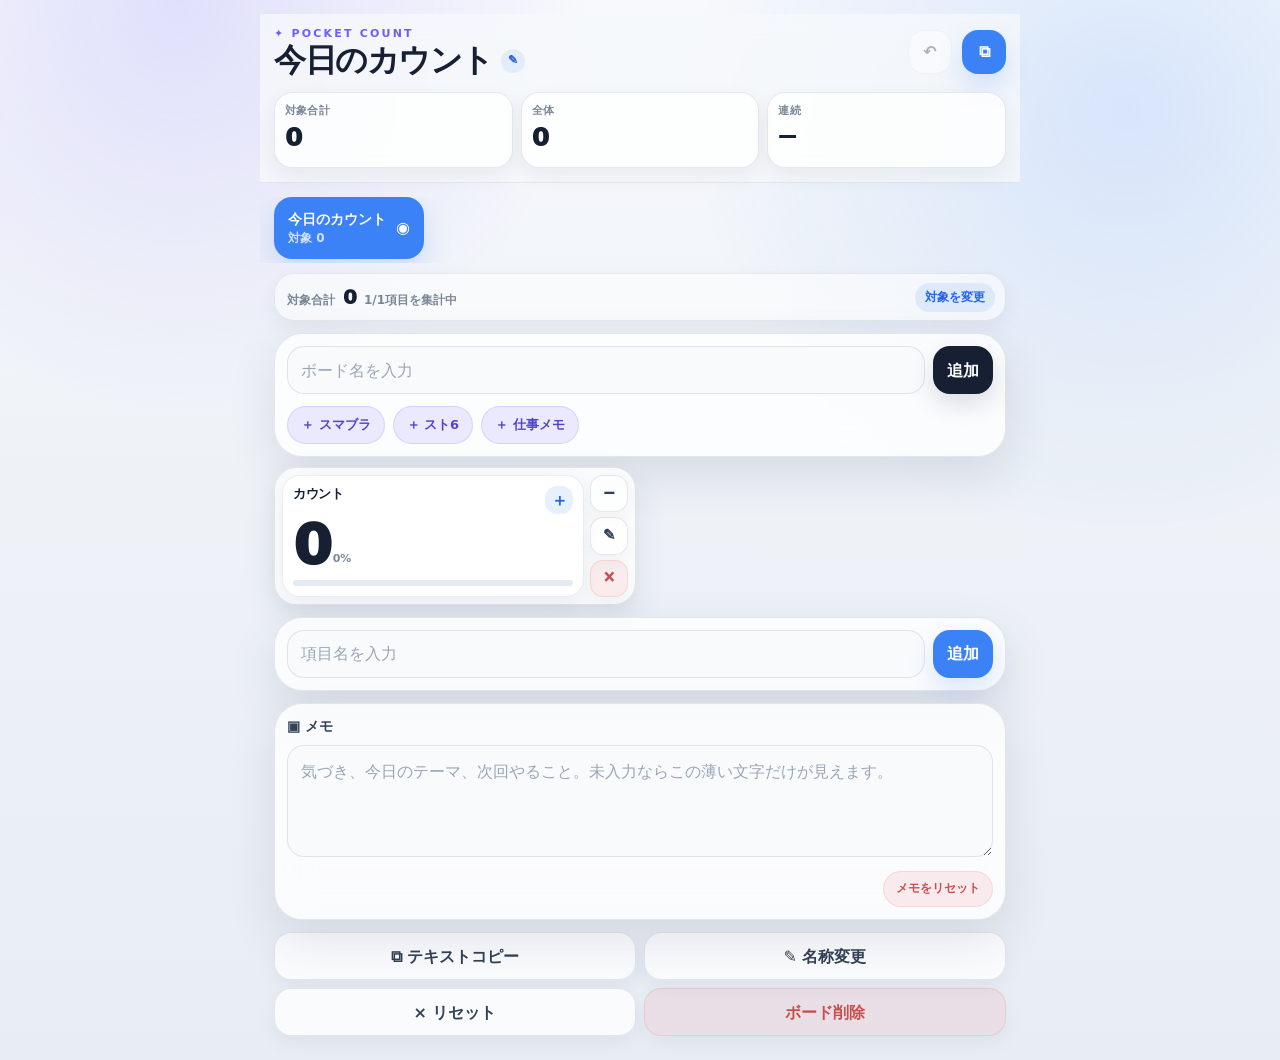
==== app.html @ b1347c37 "Highlight reset button in orange" ====
<!doctype html>
<html lang="ja">
<head>
  <meta charset="utf-8" />
  <meta name="viewport" content="width=device-width, initial-scale=1, viewport-fit=cover" />
  <meta name="theme-color" content="#eef2f7" />
  <title>Pocket Count</title>
  <style>
    :root {
      --bg: #eef2f7;
      --bg-2: #f7f9fc;
      --surface: rgba(255, 255, 255, .78);
      --surface-solid: #ffffff;
      --surface-soft: rgba(255, 255, 255, .58);
      --ink: #172033;
      --ink-soft: #334155;
      --muted: #7b8798;
      --muted-2: #9aa6b8;
      --line: rgba(23, 32, 51, .10);
      --line-strong: rgba(23, 32, 51, .16);
      --accent: #3b82f6;
      --accent-2: #2563eb;
      --accent-soft: rgba(59, 130, 246, .12);
      --game: #6d5dfc;
      --game-soft: rgba(109, 93, 252, .12);
      --danger: #e87575;
      --danger-soft: rgba(232, 117, 117, .12);
      --ok: #35c99f;
      --ok-soft: rgba(53, 201, 159, .14);
      --radius-xl: 28px;
      --shadow: 0 18px 48px rgba(38, 53, 84, .12);
      --shadow-soft: 0 10px 26px rgba(38, 53, 84, .09);
      --blur: blur(18px);
    }

    * {
      box-sizing: border-box;
      -webkit-tap-highlight-color: transparent;
    }

    html {
      background: var(--bg);
      color: var(--ink);
      font-family: system-ui, -apple-system, BlinkMacSystemFont, "Segoe UI", sans-serif;
      line-height: 1.45;
      touch-action: manipulation;
    }

    body {
      margin: 0;
      min-height: 100svh;
      color: var(--ink);
      overflow-x: hidden;
      background:
        radial-gradient(circle at 14% 0%, rgba(109, 93, 252, .16), transparent 32vw),
        radial-gradient(circle at 88% 10%, rgba(59, 130, 246, .16), transparent 34vw),
        linear-gradient(180deg, #f7f9fc 0%, #eef2f7 46%, #e8edf5 100%);
    }

    button,
    input,
    textarea {
      font: inherit;
    }

    input,
    textarea {
      font-size: 16px;
    }

    button {
      border: 0;
      cursor: pointer;
      user-select: none;
      touch-action: manipulation;
      transition: transform .08s ease, background .14s ease, border-color .14s ease, box-shadow .14s ease;
    }

    button:active {
      transform: scale(.985);
    }

    .app {
      width: min(760px, 100%);
      margin: 0 auto;
      padding: 14px 14px calc(24px + env(safe-area-inset-bottom));
    }

    .top {
      position: sticky;
      top: 0;
      z-index: 20;
      margin: 0 -14px;
      padding: 12px 14px 14px;
      border-bottom: 1px solid rgba(23, 32, 51, .08);
      background: rgba(247, 249, 252, .78);
      backdrop-filter: var(--blur);
      -webkit-backdrop-filter: var(--blur);
    }

    .top-row,
    .row {
      display: flex;
      align-items: center;
      gap: 10px;
    }

    .top-row {
      justify-content: space-between;
    }

    .brand {
      min-width: 0;
      flex: 1 1 auto;
    }

    .eyebrow {
      display: flex;
      align-items: center;
      gap: 6px;
      margin-bottom: 2px;
      color: var(--game);
      font-size: 11px;
      font-weight: 850;
      letter-spacing: .2em;
      text-transform: uppercase;
    }

    h1 {
      margin: 0;
      max-width: 58vw;
      overflow: hidden;
      white-space: nowrap;
      text-overflow: ellipsis;
      color: var(--ink);
      font-size: clamp(22px, 6.2vw, 32px);
      line-height: 1.05;
      letter-spacing: -.045em;
    }

    .board-title-button {
      max-width: 58vw;
      display: flex;
      align-items: center;
      gap: 8px;
      margin: 0;
      padding: 0;
      background: transparent;
      color: var(--ink);
      text-align: left;
    }

    .board-title-text {
      min-width: 0;
      overflow: hidden;
      white-space: nowrap;
      text-overflow: ellipsis;
      font-size: clamp(22px, 6.2vw, 32px);
      font-weight: 1000;
      line-height: 1.05;
      letter-spacing: -.045em;
    }

    .title-edit-mark {
      display: grid;
      place-items: center;
      width: 24px;
      height: 24px;
      flex: 0 0 auto;
      border-radius: 999px;
      background: rgba(59, 130, 246, .10);
      color: var(--accent-2);
      font-size: 12px;
      font-weight: 950;
    }

    .board-title-input {
      width: min(58vw, 420px);
      height: 40px;
      border: 1px solid rgba(59, 130, 246, .30);
      border-radius: 14px;
      background: #fff;
      color: var(--ink);
      padding: 0 12px;
      font-size: 20px;
      font-weight: 950;
      letter-spacing: -.04em;
      outline: none;
      box-shadow: 0 0 0 4px rgba(59, 130, 246, .10);
    }

    .icon-btn {
      width: 44px;
      height: 44px;
      display: grid;
      place-items: center;
      border: 1px solid var(--line);
      border-radius: 16px;
      background: var(--surface-solid);
      color: var(--ink-soft);
      font-weight: 900;
      box-shadow: var(--shadow-soft);
    }

    .icon-btn.primary {
      background: var(--accent);
      color: #fff;
      border-color: transparent;
      box-shadow: 0 12px 26px rgba(59, 130, 246, .20);
    }

    .icon-btn:disabled {
      opacity: .38;
      box-shadow: none;
    }

    .stats {
      display: grid;
      grid-template-columns: repeat(3, 1fr);
      gap: 8px;
      margin-top: 14px;
    }

    .stat {
      min-width: 0;
      border: 1px solid var(--line);
      border-radius: 18px;
      background: var(--surface);
      padding: 10px;
      box-shadow: 0 8px 20px rgba(38, 53, 84, .07);
    }

    .stat-label {
      color: var(--muted);
      font-size: 11px;
      font-weight: 850;
      letter-spacing: .02em;
    }

    .stat-value {
      margin-top: 2px;
      overflow: hidden;
      white-space: nowrap;
      text-overflow: ellipsis;
      color: var(--ink);
      font-size: 25px;
      font-weight: 950;
      letter-spacing: -.05em;
      font-variant-numeric: tabular-nums;
    }

    .stat-value.small {
      padding-top: 3px;
      font-size: 18px;
      letter-spacing: -.04em;
    }

    .boards-wrap {
      overflow-x: auto;
      margin: 14px -14px 0;
      padding: 0 14px 4px;
      scrollbar-width: none;
      -webkit-overflow-scrolling: touch;
    }

    .boards-wrap::-webkit-scrollbar,
    .preset-row::-webkit-scrollbar,
    .target-presets::-webkit-scrollbar {
      display: none;
    }

    .boards {
      display: flex;
      gap: 8px;
      width: max-content;
      padding-right: 14px;
    }

    .board-tab {
      min-width: 116px;
      max-width: 172px;
      display: flex;
      justify-content: space-between;
      align-items: center;
      gap: 10px;
      border: 1px solid var(--line);
      border-radius: 18px;
      background: var(--surface);
      color: var(--ink);
      padding: 11px 13px;
      text-align: left;
      box-shadow: 0 8px 18px rgba(38, 53, 84, .06);
    }

    .board-tab.is-active {
      border-color: rgba(59, 130, 246, .34);
      background: var(--accent);
      color: #fff;
      box-shadow: 0 12px 28px rgba(59, 130, 246, .20);
    }

    .board-name,
    .board-sub {
      display: block;
      overflow: hidden;
      white-space: nowrap;
      text-overflow: ellipsis;
    }

    .board-name {
      font-size: 14px;
      font-weight: 950;
    }

    .board-sub {
      margin-top: 1px;
      color: var(--muted);
      font-size: 12px;
      font-weight: 750;
    }

    .board-tab.is-active .board-sub {
      color: rgba(255, 255, 255, .76);
    }

    .panel {
      margin-top: 12px;
      border: 1px solid var(--line);
      border-radius: var(--radius-xl);
      background: var(--surface);
      padding: 12px;
      box-shadow: var(--shadow);
      backdrop-filter: var(--blur);
      -webkit-backdrop-filter: var(--blur);
    }

    .target-strip {
      margin-top: 10px;
      border: 1px solid rgba(23, 32, 51, .08);
      border-radius: 20px;
      background: rgba(255, 255, 255, .54);
      box-shadow: 0 8px 20px rgba(38, 53, 84, .06);
      overflow: hidden;
      backdrop-filter: var(--blur);
      -webkit-backdrop-filter: var(--blur);
    }

    .target-summary {
      width: 100%;
      min-height: 46px;
      display: flex;
      align-items: center;
      justify-content: space-between;
      gap: 10px;
      padding: 8px 10px 8px 12px;
      background: transparent;
      color: var(--ink);
      text-align: left;
    }

    .target-summary-main {
      display: flex;
      align-items: baseline;
      gap: 8px;
      min-width: 0;
    }

    .target-summary-label {
      color: var(--muted);
      font-size: 12px;
      font-weight: 900;
    }

    .target-summary-value {
      color: var(--ink);
      font-size: 20px;
      font-weight: 1000;
      letter-spacing: -.05em;
      font-variant-numeric: tabular-nums;
    }

    .target-summary-sub {
      overflow: hidden;
      white-space: nowrap;
      text-overflow: ellipsis;
      color: var(--muted);
      font-size: 12px;
      font-weight: 800;
    }

    .target-edit-pill {
      flex: 0 0 auto;
      border-radius: 999px;
      background: var(--accent-soft);
      color: var(--accent-2);
      padding: 6px 10px;
      font-size: 12px;
      font-weight: 950;
    }

    .target-detail {
      display: none;
      border-top: 1px solid rgba(23, 32, 51, .08);
      padding: 10px;
    }

    .target-strip.is-open .target-detail {
      display: block;
    }

    .target-help {
      margin: 0 2px 8px;
      color: var(--muted);
      font-size: 12px;
      font-weight: 650;
      line-height: 1.55;
    }

    .panel-head {
      display: flex;
      align-items: flex-start;
      justify-content: space-between;
      gap: 12px;
      margin-bottom: 10px;
    }

    .panel-title {
      color: var(--ink);
      font-size: 14px;
      font-weight: 950;
    }

    .panel-note {
      margin-top: 2px;
      color: var(--muted);
      font-size: 12px;
      font-weight: 650;
      line-height: 1.55;
    }

    .pill-count {
      flex: 0 0 auto;
      border-radius: 999px;
      background: var(--game-soft);
      color: #5144c8;
      padding: 6px 10px;
      font-size: 12px;
      font-weight: 950;
    }

    .target-actions {
      display: flex;
      gap: 8px;
      overflow-x: auto;
      padding-bottom: 1px;
      scrollbar-width: none;
      -webkit-overflow-scrolling: touch;
    }

    .target-actions::-webkit-scrollbar {
      display: none;
    }

    .target-btn {
      height: 38px;
      flex: 0 0 auto;
      border-radius: 999px;
      padding: 0 13px;
      font-size: 13px;
      font-weight: 950;
    }

    .target-btn.dark {
      background: var(--ink);
      color: #fff;
    }

    .target-btn.gray {
      background: rgba(148, 163, 184, .16);
      color: var(--ink-soft);
    }

    .target-picker {
      display: flex;
      flex-wrap: wrap;
      gap: 8px;
      margin-top: 10px;
    }

    .target-chip {
      min-height: 40px;
      display: inline-flex;
      align-items: center;
      gap: 8px;
      border: 1px solid var(--line);
      border-radius: 999px;
      padding: 0 12px 0 10px;
      background: rgba(148, 163, 184, .14);
      color: var(--ink-soft);
      font-size: 13px;
      font-weight: 950;
      max-width: 100%;
    }

    .target-chip.on {
      border-color: rgba(59, 130, 246, .24);
      background: var(--accent-soft);
      color: var(--accent-2);
    }

    .chip-mark {
      width: 22px;
      height: 22px;
      display: grid;
      place-items: center;
      flex: 0 0 auto;
      border-radius: 999px;
      background: #cbd5e1;
      color: #fff;
      font-size: 12px;
      font-weight: 1000;
    }

    .target-chip.on .chip-mark {
      background: var(--accent);
    }

    .chip-label {
      min-width: 0;
      overflow: hidden;
      white-space: nowrap;
      text-overflow: ellipsis;
    }

    .input-row {
      display: flex;
      gap: 8px;
    }

    .text-input,
    .memo {
      width: 100%;
      min-width: 0;
      border: 1px solid var(--line);
      border-radius: 17px;
      background: rgba(248, 250, 252, .92);
      color: var(--ink);
      outline: none;
    }

    .text-input {
      height: 48px;
      padding: 0 13px;
    }

    .text-input:focus,
    .memo:focus {
      border-color: rgba(59, 130, 246, .56);
      box-shadow: 0 0 0 4px rgba(59, 130, 246, .12);
    }

    .text-input::placeholder,
    .memo::placeholder {
      color: var(--muted-2);
    }

    .small-btn {
      height: 48px;
      flex: 0 0 auto;
      border-radius: 17px;
      padding: 0 14px;
      background: var(--ink);
      color: #fff;
      font-weight: 950;
      box-shadow: 0 10px 24px rgba(23, 32, 51, .14);
    }

    .small-btn.blue {
      background: var(--accent);
      color: #fff;
      box-shadow: 0 10px 24px rgba(59, 130, 246, .18);
    }

    .preset-row {
      display: flex;
      gap: 8px;
      overflow-x: auto;
      margin: 10px -2px -2px;
      padding: 2px;
      scrollbar-width: none;
      -webkit-overflow-scrolling: touch;
    }

    .preset-btn {
      height: 38px;
      flex: 0 0 auto;
      border: 1px solid rgba(109, 93, 252, .18);
      border-radius: 999px;
      background: var(--game-soft);
      color: #5144c8;
      padding: 0 13px;
      font-size: 13px;
      font-weight: 900;
    }

    .counter-list {
      display: grid;
      grid-template-columns: repeat(2, minmax(0, 1fr));
      gap: 8px;
      margin-top: 10px;
    }

    .counter-card {
      border: 1px solid var(--line);
      border-radius: 22px;
      background: var(--surface);
      padding: 7px;
      box-shadow: 0 12px 32px rgba(38, 53, 84, .10);
      backdrop-filter: var(--blur);
      -webkit-backdrop-filter: var(--blur);
    }

    .counter-grid {
      display: grid;
      grid-template-columns: 1fr 38px;
      gap: 6px;
      align-items: stretch;
    }

    .count-main {
      min-height: 108px;
      border: 1px solid rgba(23, 32, 51, .08);
      border-radius: 18px;
      background: var(--surface-solid);
      color: var(--ink);
      padding: 10px;
      text-align: left;
      overflow: hidden;
      box-shadow: 0 8px 22px rgba(38, 53, 84, .07);
    }

    .counter-head {
      display: flex;
      justify-content: space-between;
      align-items: flex-start;
      gap: 6px;
    }

    .counter-label {
      min-width: 0;
      overflow: hidden;
      color: var(--ink);
      font-size: 13px;
      font-weight: 950;
      line-height: 1.18;
      letter-spacing: -.03em;
      white-space: normal;
      word-break: keep-all;
      overflow-wrap: anywhere;
      display: -webkit-box;
      -webkit-line-clamp: 2;
      -webkit-box-orient: vertical;
    }

    .counter-title-wrap {
      min-width: 0;
      display: flex;
      align-items: flex-start;
    }

    .plus-badge {
      width: 28px;
      height: 28px;
      display: grid;
      place-items: center;
      flex: 0 0 auto;
      border-radius: 12px;
      background: var(--accent-soft);
      color: var(--accent-2);
      font-size: 17px;
      font-weight: 950;
    }

    .count-line {
      display: flex;
      align-items: flex-end;
      gap: 6px;
      margin-top: 6px;
    }

    .count-value {
      color: var(--ink);
      font-size: clamp(38px, 10.5vw, 56px);
      font-weight: 1000;
      line-height: .88;
      letter-spacing: -.095em;
      font-variant-numeric: tabular-nums;
    }

    .ratio {
      padding-bottom: 3px;
      color: var(--muted);
      font-size: 11px;
      font-weight: 850;
    }

    .bar {
      height: 6px;
      overflow: hidden;
      border-radius: 999px;
      background: #e4eaf3;
      margin-top: 10px;
    }

    .bar-fill {
      height: 100%;
      border-radius: 999px;
      background: var(--accent);
      transition: width .12s linear;
    }

    .bar-fill.off {
      width: 0 !important;
      background: #cbd5e1;
    }

    .side-actions {
      display: grid;
      gap: 5px;
    }

    .side-btn {
      min-height: 32px;
      border: 1px solid var(--line);
      border-radius: 13px;
      background: var(--surface-soft);
      color: var(--ink-soft);
      font-size: 15px;
      font-weight: 950;
      box-shadow: 0 8px 18px rgba(38, 53, 84, .05);
    }

    .side-btn.ok {
      background: var(--ok-soft);
      color: #12775d;
      border-color: rgba(53, 201, 159, .20);
    }

    .side-btn.danger {
      color: #c94f4f;
      background: var(--danger-soft);
      border-color: rgba(232, 117, 117, .18);
    }

    .count-badge {
      display: inline-flex;
      align-items: center;
      height: 18px;
      flex: 0 0 auto;
      border-radius: 999px;
      padding: 0 6px;
      font-size: 9px;
      font-weight: 950;
      line-height: 1;
    }

    .count-badge.on {
      background: var(--accent-soft);
      color: var(--accent-2);
    }

    .count-badge.off {
      background: rgba(148, 163, 184, .16);
      color: var(--muted);
    }

    .edit-input {
      width: 100%;
      min-width: 0;
      height: 34px;
      border: 1px solid rgba(59, 130, 246, .26);
      border-radius: 11px;
      background: #f8fafc;
      color: var(--ink);
      padding: 0 8px;
      font-size: 14px;
      font-weight: 950;
      outline: none;
    }

    .memo-title {
      display: flex;
      align-items: center;
      gap: 7px;
      margin-bottom: 9px;
      color: var(--ink-soft);
      font-size: 14px;
      font-weight: 950;
    }

    .memo {
      min-height: 112px;
      resize: vertical;
      padding: 13px;
      line-height: 1.65;
    }

    .memo-actions {
      display: flex;
      justify-content: flex-end;
      margin-top: 8px;
    }

    .memo-clear-btn {
      height: 36px;
      border: 1px solid rgba(232, 117, 117, .18);
      border-radius: 999px;
      background: var(--danger-soft);
      color: #c94f4f;
      padding: 0 12px;
      font-size: 12px;
      font-weight: 950;
    }

    .tools {
      display: grid;
      grid-template-columns: repeat(2, 1fr);
      gap: 8px;
      margin-top: 12px;
    }

    .tool-btn {
      height: 48px;
      border: 1px solid var(--line);
      border-radius: 17px;
      background: var(--surface);
      color: var(--ink-soft);
      font-weight: 900;
      box-shadow: 0 8px 18px rgba(38, 53, 84, .06);
    }

    .tool-btn.danger {
      border-color: rgba(232, 117, 117, .18);
      background: var(--danger-soft);
      color: #c94f4f;
    }

    .toast {
      position: fixed;
      left: 50%;
      top: 14px;
      z-index: 100;
      translate: -50% 0;
      max-width: calc(100% - 28px);
      border: 1px solid rgba(59, 130, 246, .16);
      border-radius: 999px;
      background: rgba(255, 255, 255, .92);
      color: var(--ink);
      padding: 9px 14px;
      font-size: 14px;
      font-weight: 950;
      box-shadow: 0 14px 34px rgba(38, 53, 84, .16);
      backdrop-filter: var(--blur);
      -webkit-backdrop-filter: var(--blur);
      opacity: 0;
      pointer-events: none;
      transition: opacity .16s ease, transform .16s ease;
      transform: translateY(-6px);
    }

    .toast.show {
      opacity: 1;
      transform: translateY(0);
    }

    .hidden {
      display: none !important;
    }

    @media (min-width: 700px) {
      .counter-list {
        grid-template-columns: repeat(2, minmax(0, 1fr));
      }

      h1,
      .board-title-button {
        max-width: 520px;
      }
    }

    @media (max-width: 380px) {
      .app {
        padding-left: 10px;
        padding-right: 10px;
      }

      .top {
        margin-left: -10px;
        margin-right: -10px;
        padding-left: 10px;
        padding-right: 10px;
      }

      .counter-list {
        gap: 7px;
      }

      .counter-card {
        padding: 6px;
      }

      .count-main {
        padding: 9px;
      }
    }

    @media (prefers-reduced-motion: reduce) {
      *, *::before, *::after {
        transition: none !important;
        animation: none !important;
      }
    }
  </style>
</head>
<body>
  <div id="app" class="app"></div>
  <div id="toast" class="toast"></div>
  <input id="fileInput" class="hidden" type="file" accept="application/json" />

  <script>
    "use strict";

    const STORAGE_KEY = "pocket-count-standalone-v4";
    const BACKUP_KEY = `${STORAGE_KEY}:backup`;
    const SECOND_BACKUP_KEY = `${STORAGE_KEY}:backup2`;
    const DRAFT_KEY = `${STORAGE_KEY}:draft`;
    const SAVE_SCHEMA_VERSION = 4;

    let lastSavedText = "";
    let draftSaveTimer = null;
    let recoveredFromBackup = "";

    const PRESETS = [
      {
        key: "smash",
        name: "スマブラ",
        memo: "",
        counters: [
          { label: "勝ち", includeInTotal: true },
          { label: "負け", includeInTotal: true },
        ],
      },
      {
        key: "sf6",
        name: "スト6",
        memo: "",
        counters: [
          { label: "勝ち", includeInTotal: true },
          { label: "負け", includeInTotal: true },
        ],
      },
      {
        key: "work",
        name: "仕事メモ",
        memo: "例：対応数、確認待ち、完了、差し戻しなど",
        counters: [
          { label: "完了", includeInTotal: true },
          { label: "確認中", includeInTotal: true },
          { label: "差し戻し", includeInTotal: true },
          { label: "メモ", includeInTotal: false },
        ],
      },
    ];

    const state = {
      data: loadData(),
      lastAction: null,
      editingCounterId: null,
      draftLabel: "",
      toastTimer: null,
      inputDraft: loadInputDraft(),
      restoredInputDraft: false,
      targetSettingsOpen: false,
      editingBoardName: false,
      draftBoardName: "",
    };

    const app = document.getElementById("app");
    const toast = document.getElementById("toast");
    const fileInput = document.getElementById("fileInput");

    function uid() {
      return Math.random().toString(36).slice(2, 10) + Date.now().toString(36).slice(-4);
    }

    function makeCounter(label = "カウント", value = 0, memo = "", includeInTotal = true) {
      return { id: uid(), label, value, memo, includeInTotal };
    }

    function makeBoard(name = "新しいボード", counters = [makeCounter()]) {
      return { id: uid(), name, memo: "", counters, history: [] };
    }

    function createInitialData() {
      const board = makeBoard("今日のカウント", [makeCounter("カウント", 0, "", true)]);
      return { boards: [board], activeBoardId: board.id };
    }

    function safeParse(text) {
      try {
        return JSON.parse(text);
      } catch {
        return null;
      }
    }

    function clampCount(value) {
      const number = Number(value);
      return Math.max(0, Number.isFinite(number) ? number : 0);
    }

    function calcAllTotal(counters = []) {
      return counters.reduce((sum, counter) => sum + clampCount(counter.value), 0);
    }

    function calcTargetTotal(counters = []) {
      return counters.reduce((sum, counter) => {
        if (counter.includeInTotal === false) return sum;
        return sum + clampCount(counter.value);
      }, 0);
    }

    function countTargetCounters(counters = []) {
      return counters.filter((counter) => counter.includeInTotal !== false).length;
    }

    function getTopCounter(counters = []) {
      if (!counters.length) return null;
      return counters.reduce((top, counter) => {
        if (!top) return counter;
        return clampCount(counter.value) > clampCount(top.value) ? counter : top;
      }, null);
    }

    function getTargetStreak(board) {
      if (!board || !Array.isArray(board.history)) return null;
      const includedCounters = new Map(
        board.counters
          .filter((counter) => counter.includeInTotal !== false)
          .map((counter) => [counter.id, counter])
      );
      if (includedCounters.size === 0) return null;

      const targetHistory = board.history.filter((event) => includedCounters.has(event.counterId));
      if (targetHistory.length === 0) return null;

      const last = targetHistory[targetHistory.length - 1];
      const lastCounter = includedCounters.get(last.counterId);
      if (!lastCounter) return null;

      let count = 0;
      for (let i = targetHistory.length - 1; i >= 0; i -= 1) {
        if (targetHistory[i].counterId !== last.counterId) break;
        count += 1;
      }

      return { counterId: last.counterId, label: lastCounter.label, count };
    }

    function formatStreak(streak) {
      if (!streak) return "—";
      if (streak.label.includes("勝")) return `${streak.count}連勝`;
      if (streak.label.includes("負")) return `${streak.count}連敗`;
      return `${streak.label} ${streak.count}連続`;
    }

    function appendHistory(history, counterId, count) {
      const next = Array.isArray(history) ? [...history] : [];
      for (let i = 0; i < count; i += 1) {
        next.push({ counterId, at: new Date().toISOString() });
      }
      return next.slice(-1000);
    }

    function removeLatestHistory(history, counterId, count) {
      const next = Array.isArray(history) ? [...history] : [];
      for (let n = 0; n < count; n += 1) {
        const index = next.map((event) => event.counterId).lastIndexOf(counterId);
        if (index === -1) break;
        next.splice(index, 1);
      }
      return next;
    }

    function applyCounterChangeToBoard(board, counterId, diff) {
      const result = changeCounterValue(board.counters, counterId, diff);
      let history = Array.isArray(board.history) ? board.history : [];

      if (result.actualDiff > 0) {
        history = appendHistory(history, counterId, result.actualDiff);
      }

      if (result.actualDiff < 0) {
        history = removeLatestHistory(history, counterId, Math.abs(result.actualDiff));
      }

      return { ...board, counters: result.counters, history };
    }

    function changeCounterValue(counters, counterId, diff) {
      let actualDiff = 0;
      const nextCounters = counters.map((counter) => {
        if (counter.id !== counterId) return counter;
        const before = clampCount(counter.value);
        const after = clampCount(before + diff);
        actualDiff = after - before;
        return { ...counter, value: after };
      });
      return { counters: nextCounters, actualDiff };
    }

    function normalizeImportedData(value) {
      const imported = value && value.data ? value.data : value;
      if (!imported || !Array.isArray(imported.boards) || imported.boards.length === 0) return null;

      const boards = imported.boards.map((board) => {
        const counters = Array.isArray(board.counters)
          ? board.counters.map((counter) => ({
              id: counter.id || uid(),
              label: String(counter.label || "カウント"),
              value: clampCount(counter.value || 0),
              memo: String(counter.memo || ""),
              includeInTotal: counter.includeInTotal !== false,
            }))
          : [];

        return {
          id: board.id || uid(),
          name: String(board.name || "無題"),
          memo: String(board.memo || ""),
          counters: counters.length ? counters : [makeCounter()],
          history: Array.isArray(board.history)
            ? board.history.map((event) => ({
                counterId: String(event.counterId || ""),
                at: String(event.at || new Date().toISOString()),
              })).filter((event) => event.counterId)
            : [],
        };
      });

      const activeBoardId = boards.some((board) => board.id === imported.activeBoardId)
        ? imported.activeBoardId
        : boards[0].id;

      return { boards, activeBoardId };
    }

    function unwrapStoredPayload(value) {
      if (!value) return null;
      return value.data || value;
    }

    function readStoredData(key) {
      const raw = localStorage.getItem(key);
      if (!raw) return null;
      const parsed = safeParse(raw);
      return normalizeImportedData(unwrapStoredPayload(parsed));
    }

    function loadData() {
      const candidates = [STORAGE_KEY, BACKUP_KEY, SECOND_BACKUP_KEY, DRAFT_KEY];

      for (const key of candidates) {
        const normalized = readStoredData(key);
        if (normalized) {
          if (key !== STORAGE_KEY) recoveredFromBackup = key;
          return normalized;
        }
      }

      return createInitialData();
    }

    function serializeSavePayload() {
      return JSON.stringify({
        app: "Pocket Count",
        schemaVersion: SAVE_SCHEMA_VERSION,
        savedAt: new Date().toISOString(),
        data: state.data,
      });
    }

    function saveData() {
      try {
        const nextText = serializeSavePayload();
        if (nextText === lastSavedText) return true;

        const current = localStorage.getItem(STORAGE_KEY);
        const backup = localStorage.getItem(BACKUP_KEY);

        if (backup) localStorage.setItem(SECOND_BACKUP_KEY, backup);
        if (current) localStorage.setItem(BACKUP_KEY, current);

        localStorage.setItem(STORAGE_KEY, nextText);
        lastSavedText = nextText;
        return true;
      } catch {
        showToast("保存容量がいっぱいかもしれません");
        return false;
      }
    }

    function loadInputDraft() {
      const parsed = safeParse(localStorage.getItem(DRAFT_KEY));
      if (!parsed || !parsed.inputDraft || !parsed.savedAt) return null;

      const ageMs = Date.now() - new Date(parsed.savedAt).getTime();
      if (!Number.isFinite(ageMs) || ageMs > 1000 * 60 * 60 * 24) return null;

      return parsed.inputDraft;
    }

    function activeBoard() {
      return state.data.boards.find((board) => board.id === state.data.activeBoardId) || state.data.boards[0];
    }

    function getInputDraft() {
      return {
        activeBoardId: state.data.activeBoardId,
        newBoardName: document.querySelector("[data-input='new-board']")?.value || "",
        newCounterName: document.querySelector("[data-input='new-counter']")?.value || "",
        editCounterId: state.editingCounterId,
        editCounterLabel: document.querySelector("[data-input='edit-counter']")?.value || state.draftLabel || "",
        memo: document.querySelector("[data-input='memo']")?.value || activeBoard()?.memo || "",
      };
    }

    function saveDraftNow() {
      try {
        localStorage.setItem(DRAFT_KEY, JSON.stringify({
          app: "Pocket Count Draft",
          savedAt: new Date().toISOString(),
          data: state.data,
          inputDraft: getInputDraft(),
        }));
      } catch {
        // 下書き保存は補助機能なので、容量不足時も操作を止めない
      }
    }

    function queueDraftSave() {
      clearTimeout(draftSaveTimer);
      draftSaveTimer = setTimeout(saveDraftNow, 120);
    }

    function escapeHtml(value) {
      return String(value)
        .replaceAll("&", "&amp;")
        .replaceAll("<", "&lt;")
        .replaceAll(">", "&gt;")
        .replaceAll('"', "&quot;")
        .replaceAll("'", "&#039;");
    }

    function showToast(message) {
      clearTimeout(state.toastTimer);
      toast.textContent = message;
      toast.classList.add("show");
      state.toastTimer = setTimeout(() => toast.classList.remove("show"), 1400);
    }

    function vibrate(ms = 8) {
      if (navigator.vibrate) navigator.vibrate(ms);
    }

    function restoreInputDraftOnce() {
      if (state.restoredInputDraft || !state.inputDraft) return;
      const draft = state.inputDraft;

      const newBoardInput = document.querySelector("[data-input='new-board']");
      const newCounterInput = document.querySelector("[data-input='new-counter']");
      const memoInput = document.querySelector("[data-input='memo']");

      if (newBoardInput && draft.newBoardName) newBoardInput.value = draft.newBoardName;
      if (newCounterInput && draft.newCounterName) newCounterInput.value = draft.newCounterName;
      if (memoInput && draft.memo && draft.activeBoardId === state.data.activeBoardId) memoInput.value = draft.memo;

      if (draft.editCounterId && draft.editCounterLabel) {
        const board = activeBoard();
        const counter = board.counters.find((item) => item.id === draft.editCounterId);
        if (counter) {
          state.editingCounterId = draft.editCounterId;
          state.draftLabel = draft.editCounterLabel;
          state.inputDraft = null;
          state.restoredInputDraft = true;
          render();
          showToast("編集中の内容を復元しました");
          return;
        }
      }

      state.restoredInputDraft = true;
      if (draft.newBoardName || draft.newCounterName) showToast("入力途中の内容を復元しました");
    }

    function setActiveBoard(boardId) {
      state.data.activeBoardId = boardId;
      state.editingCounterId = null;
      state.draftLabel = "";
      state.editingBoardName = false;
      state.draftBoardName = "";
      state.targetSettingsOpen = false;
      saveData();
      render();
    }

    function toggleTargetPanel() {
      state.targetSettingsOpen = !state.targetSettingsOpen;
      render();
    }

    function startBoardNameEdit() {
      const board = activeBoard();
      state.editingBoardName = true;
      state.draftBoardName = board.name;
      render();
      requestAnimationFrame(() => {
        const input = document.querySelector("[data-input='board-name']");
        if (input) {
          input.focus();
          input.select();
        }
      });
    }

    function finishBoardNameEdit() {
      const board = activeBoard();
      const input = document.querySelector("[data-input='board-name']");
      const name = (input?.value || state.draftBoardName || "").trim();
      state.editingBoardName = false;
      state.draftBoardName = "";
      if (!name) {
        render();
        return;
      }
      updateBoard(board.id, (current) => ({ ...current, name }));
      showToast("ボード名を変更しました");
    }

    function cancelBoardNameEdit() {
      state.editingBoardName = false;
      state.draftBoardName = "";
      render();
    }

    function updateBoard(boardId, updater) {
      state.data.boards = state.data.boards.map((board) => board.id === boardId ? updater(board) : board);
      saveData();
      render();
    }

    function changeCounter(counterId, diff) {
      const board = activeBoard();
      const result = changeCounterValue(board.counters, counterId, diff);
      if (result.actualDiff === 0) return;

      vibrate(diff > 0 ? 7 : 12);
      state.lastAction = { boardId: board.id, counterId, diff: result.actualDiff };
      updateBoard(board.id, (current) => applyCounterChangeToBoard(current, counterId, diff));
    }

    function undo() {
      if (!state.lastAction) return;
      const action = state.lastAction;
      state.lastAction = null;
      vibrate(20);
      updateBoard(action.boardId, (board) => applyCounterChangeToBoard(board, action.counterId, -action.diff));
      showToast("直前の操作を戻しました");
    }

    function addBoardFromValues(name, counters, memo = "") {
      const board = makeBoard(name, counters.map((counter) => makeCounter(counter.label, 0, "", counter.includeInTotal !== false)));
      board.memo = memo;
      state.data.boards.push(board);
      state.data.activeBoardId = board.id;
      state.lastAction = null;
      saveData();
      render();
      showToast("ボードを追加しました");
    }

    function addBoard() {
      const input = document.querySelector("[data-input='new-board']");
      const name = (input?.value || "").trim();
      if (!name) return;
      addBoardFromValues(name, [{ label: "カウント", includeInTotal: true }]);
    }

    function addPresetBoard(presetKey) {
      const preset = PRESETS.find((item) => item.key === presetKey);
      if (!preset) return;
      addBoardFromValues(preset.name, preset.counters, preset.memo);
    }

    function addCounter() {
      const input = document.querySelector("[data-input='new-counter']");
      const label = (input?.value || "").trim();
      if (!label) return;

      const board = activeBoard();
      updateBoard(board.id, (current) => ({
        ...current,
        counters: [...current.counters, makeCounter(label, 0, "", true)],
      }));
      showToast("項目を追加しました");
    }

    function deleteCounter(counterId) {
      const board = activeBoard();
      const target = board.counters.find((counter) => counter.id === counterId);
      if (!target) return;

      const ok = window.confirm(`「${target.label}」を削除しますか？

この項目のカウント数も削除されます。`);
      if (!ok) return;

      updateBoard(board.id, (current) => {
        const nextCounters = current.counters.filter((counter) => counter.id !== counterId);
        const nextHistory = Array.isArray(current.history) ? current.history.filter((event) => event.counterId !== counterId) : [];
        return { ...current, counters: nextCounters.length ? nextCounters : [makeCounter("カウント")], history: nextHistory };
      });
      showToast("項目を削除しました");
    }

    function toggleIncludeInTotal(counterId) {
      const board = activeBoard();
      updateBoard(board.id, (current) => ({
        ...current,
        counters: current.counters.map((counter) => (
          counter.id === counterId ? { ...counter, includeInTotal: counter.includeInTotal === false } : counter
        )),
      }));
    }

    function applyTotalPreset(type) {
      const board = activeBoard();
      updateBoard(board.id, (current) => ({
        ...current,
        counters: current.counters.map((counter) => {
          if (type === "all") return { ...counter, includeInTotal: true };
          if (type === "none") return { ...counter, includeInTotal: false };
          return counter;
        }),
      }));

      if (type === "all") showToast("すべて合計対象にしました");
      if (type === "none") showToast("合計対象を外しました");
    }

    function startEdit(counterId, label) {
      state.editingCounterId = counterId;
      state.draftLabel = label;
      render();
      requestAnimationFrame(() => {
        const input = document.querySelector("[data-input='edit-counter']");
        if (input) {
          input.focus();
          input.select();
        }
      });
    }

    function finishEdit() {
      const board = activeBoard();
      const input = document.querySelector("[data-input='edit-counter']");
      const label = (input?.value || state.draftLabel || "").trim();
      const targetId = state.editingCounterId;

      state.editingCounterId = null;
      state.draftLabel = "";

      if (!targetId || !label) {
        render();
        return;
      }

      updateBoard(board.id, (current) => ({
        ...current,
        counters: current.counters.map((counter) => counter.id === targetId ? { ...counter, label } : counter),
      }));
    }

    function updateMemo(value) {
      const board = activeBoard();
      board.memo = value;
      saveData();
      queueDraftSave();
    }

    function resetBoard() {
      const board = activeBoard();
      const ok = window.confirm(`${board.name} のカウントをすべて0に戻しますか？`);
      if (!ok) return;

      state.lastAction = null;
      updateBoard(board.id, (current) => ({
        ...current,
        counters: current.counters.map((counter) => ({ ...counter, value: 0 })),
      }));
      showToast("カウントをリセットしました");
    }

    function clearMemoText() {
      const board = activeBoard();
      if (!board.memo || !board.memo.trim()) {
        showToast("メモは空です");
        return;
      }

      const ok = window.confirm(`「${board.name}」のメモを削除しますか？

カウント数は残ります。`);
      if (!ok) return;

      updateBoard(board.id, (current) => ({ ...current, memo: "" }));
      showToast("メモをリセットしました");
    }

    function deleteActiveBoard() {
      const board = activeBoard();
      const ok = window.confirm(`「${board.name}」を削除しますか？

このボード内の項目・カウント・メモも削除されます。`);
      if (!ok) return;

      const remainingBoards = state.data.boards.filter((item) => item.id !== board.id);

      if (remainingBoards.length === 0) {
        state.data = createInitialData();
      } else {
        state.data.boards = remainingBoards;
        state.data.activeBoardId = remainingBoards[0].id;
      }

      state.lastAction = null;
      state.editingCounterId = null;
      state.draftLabel = "";
      state.editingBoardName = false;
      state.draftBoardName = "";
      state.targetSettingsOpen = false;
      saveData();
      render();
      showToast("ボードを削除しました");
    }

    function buildPlainTextExport() {
      const board = activeBoard();
      const targetTotal = calcTargetTotal(board.counters);
      const allTotal = calcAllTotal(board.counters);
      const top = getTopCounter(board.counters);
      const streak = getTargetStreak(board);
      const lines = [];

      lines.push(`【${board.name}】`);
      lines.push(`対象合計 ${targetTotal}`);
      lines.push(`全体 ${allTotal}`);
      lines.push(`連続 ${formatStreak(streak)}`);
      if (top) lines.push(`最多 ${top.label} ${clampCount(top.value)}`);
      lines.push("");
      lines.push("■カウント");
      board.counters.forEach((counter) => {
        const mark = counter.includeInTotal === false ? "対象外" : "対象";
        lines.push(`・${counter.label} ${clampCount(counter.value)}（${mark}）`);
      });

      if ((board.memo || "").trim()) {
        lines.push("");
        lines.push("■メモ");
        lines.push(board.memo.trim());
      }

      return lines.join("\n");
    }

    async function copyTextExport() {
      const text = buildPlainTextExport();
      try {
        await navigator.clipboard.writeText(text);
        showToast("テキストをコピーしました");
      } catch {
        const textarea = document.createElement("textarea");
        textarea.value = text;
        textarea.style.position = "fixed";
        textarea.style.left = "-9999px";
        document.body.appendChild(textarea);
        textarea.focus();
        textarea.select();
        const ok = document.execCommand("copy");
        textarea.remove();
        showToast(ok ? "テキストをコピーしました" : "コピーできませんでした");
      }
    }

    async function importJson(file) {
      if (!file) return;
      const text = await file.text();
      const normalized = normalizeImportedData(safeParse(text));
      fileInput.value = "";
      if (!normalized) {
        showToast("読み込みに失敗しました");
        return;
      }
      state.data = normalized;
      state.lastAction = null;
      state.editingCounterId = null;
      saveData();
      render();
      showToast("JSONを読み込みました");
    }

    function counterHtml(counter, targetTotal, allTotal) {
      const value = clampCount(counter.value);
      const included = counter.includeInTotal !== false;
      const baseTotal = included ? targetTotal : allTotal;
      const ratio = baseTotal > 0 ? Math.round((value / baseTotal) * 100) : 0;
      const isEditing = state.editingCounterId === counter.id;
      const labelHtml = isEditing
        ? `<input class="edit-input" data-input="edit-counter" value="${escapeHtml(state.draftLabel || counter.label)}" />`
        : `<div class="counter-label">${escapeHtml(counter.label)}</div>`;
      const editButton = isEditing
        ? `<button class="side-btn ok" data-action="finish-edit" aria-label="編集を保存">✓</button>`
        : `<button class="side-btn" data-action="start-edit" data-counter-id="${counter.id}" data-label="${escapeHtml(counter.label)}" aria-label="項目名を編集">✎</button>`;

      return `
        <article class="counter-card">
          <div class="counter-grid">
            <button class="count-main" data-action="plus" data-counter-id="${counter.id}" aria-label="${escapeHtml(counter.label)}を増やす">
              <div class="counter-head">
                <div class="counter-title-wrap">
                  ${labelHtml}
                </div>
                <div class="plus-badge">＋</div>
              </div>
              <div class="count-line">
                <div class="count-value">${value}</div>
                <div class="ratio">${included ? `${ratio}%` : ""}</div>
              </div>
              <div class="bar"><div class="bar-fill ${included ? "" : "off"}" style="width:${included ? ratio : 0}%"></div></div>
            </button>
            <div class="side-actions">
              <button class="side-btn" data-action="minus" data-counter-id="${counter.id}" aria-label="${escapeHtml(counter.label)}を減らす">−</button>
              ${editButton}
              <button class="side-btn danger" data-action="delete-counter" data-counter-id="${counter.id}" aria-label="項目を削除">×</button>
            </div>
          </div>
        </article>
      `;
    }

    function render() {
      const board = activeBoard();
      const targetTotal = calcTargetTotal(board.counters);
      const allTotal = calcAllTotal(board.counters);
      const targetCount = countTargetCounters(board.counters);
      const topCounter = getTopCounter(board.counters);
      const streak = getTargetStreak(board);

      app.innerHTML = `
        <header class="top">
          <div class="top-row">
            <div class="brand">
              <div class="eyebrow">✦ Pocket Count</div>
              ${state.editingBoardName ? `
                <input class="board-title-input" data-input="board-name" value="${escapeHtml(state.draftBoardName || board.name)}" aria-label="ボード名を編集" />
              ` : `
                <button class="board-title-button" data-action="start-board-edit" aria-label="ボード名を編集">
                  <span class="board-title-text">${escapeHtml(board.name)}</span>
                  <span class="title-edit-mark">✎</span>
                </button>
              `}
            </div>
            <div class="row">
              <button class="icon-btn" data-action="undo" ${state.lastAction ? "" : "disabled"} aria-label="直前の操作を戻す">↶</button>
              <button class="icon-btn primary" data-action="copy-text" aria-label="テキストをコピー">⧉</button>
            </div>
          </div>
          <div class="stats">
            <div class="stat"><div class="stat-label">対象合計</div><div class="stat-value">${targetTotal}</div></div>
            <div class="stat"><div class="stat-label">全体</div><div class="stat-value">${allTotal}</div></div>
            <div class="stat"><div class="stat-label">連続</div><div class="stat-value small">${escapeHtml(formatStreak(streak))}</div></div>
          </div>
        </header>

        <section class="boards-wrap" aria-label="ボード一覧">
          <div class="boards">
            ${state.data.boards.map((item) => `
              <button class="board-tab ${item.id === board.id ? "is-active" : ""}" data-action="select-board" data-board-id="${item.id}">
                <span>
                  <span class="board-name">${escapeHtml(item.name)}</span>
                  <span class="board-sub">対象 ${calcTargetTotal(item.counters)}</span>
                </span>
                <span aria-hidden="true">◉</span>
              </button>
            `).join("")}
          </div>
        </section>

        <section class="target-strip ${state.targetSettingsOpen ? "is-open" : ""}">
          <button class="target-summary" data-action="toggle-target-panel" aria-expanded="${state.targetSettingsOpen ? "true" : "false"}">
            <span class="target-summary-main">
              <span class="target-summary-label">対象合計</span>
              <span class="target-summary-value">${targetTotal}</span>
              <span class="target-summary-sub">${targetCount}/${board.counters.length}項目を集計中</span>
            </span>
            <span class="target-edit-pill">${state.targetSettingsOpen ? "閉じる" : "対象を変更"}</span>
          </button>
          <div class="target-detail">
            <div class="target-help">対象合計に入れる項目を選択。カウント中は閉じて、カード操作に集中できます。</div>
            <div class="target-actions" aria-label="合計対象の一括操作">
              <button class="target-btn dark" data-action="target-all">すべて対象</button>
              <button class="target-btn gray" data-action="target-none">すべて外す</button>
            </div>
            <div class="target-picker" aria-label="合計対象を選択">
              ${board.counters.map((counter) => {
                const included = counter.includeInTotal !== false;
                return `
                  <button class="target-chip ${included ? "on" : ""}" data-action="toggle-include" data-counter-id="${counter.id}" aria-label="${escapeHtml(counter.label)}を合計対象にするか切り替え">
                    <span class="chip-mark">${included ? "✓" : "−"}</span>
                    <span class="chip-label">${escapeHtml(counter.label)}</span>
                  </button>
                `;
              }).join("")}
            </div>
          </div>
        </section>

        <section class="panel">
          <div class="input-row">
            <input class="text-input" data-input="new-board" placeholder="ボード名を入力" />
            <button class="small-btn" data-action="add-board">追加</button>
          </div>
          <div class="preset-row" aria-label="プリセット">
            ${PRESETS.map((preset) => `
              <button class="preset-btn" data-action="add-preset" data-preset-key="${preset.key}">＋ ${escapeHtml(preset.name)}</button>
            `).join("")}
          </div>
        </section>

        <main class="counter-list">
          ${board.counters.map((counter) => counterHtml(counter, targetTotal, allTotal)).join("")}
        </main>

        <section class="panel">
          <div class="input-row">
            <input class="text-input" data-input="new-counter" placeholder="項目名を入力" />
            <button class="small-btn blue" data-action="add-counter">追加</button>
          </div>
        </section>

        <section class="panel">
          <div class="memo-title">▣ メモ</div>
          <textarea class="memo" data-input="memo" placeholder="気づき、今日のテーマ、次回やること。未入力ならこの薄い文字だけが見えます。">${escapeHtml(board.memo || "")}</textarea>
          <div class="memo-actions">
            <button class="memo-clear-btn" data-action="clear-memo">メモをリセット</button>
          </div>
        </section>

        <section class="tools">
          <button class="tool-btn" data-action="copy-text">⧉ テキストコピー</button>
          <button class="tool-btn" data-action="start-board-edit">✎ 名称変更</button>
          <button class="tool-btn" data-action="reset">× リセット</button>
          <button class="tool-btn danger" data-action="delete-board">ボード削除</button>
        </section>
      `;

      requestAnimationFrame(restoreInputDraftOnce);
    }

    function runSelfTests() {
      const counters = [
        { id: "w", label: "勝ち", value: 3, includeInTotal: true },
        { id: "l", label: "負け", value: 1, includeInTotal: true },
        { id: "m", label: "ミス", value: 2, includeInTotal: false },
      ];

      console.assert(calcAllTotal(counters) === 6, "calcAllTotal should sum all values");
      console.assert(calcTargetTotal(counters) === 4, "calcTargetTotal should sum included values");
      console.assert(calcTargetTotal([{ id: "x", label: "自由項目", value: 5, includeInTotal: true }, { id: "y", label: "観察メモ", value: 9, includeInTotal: false }]) === 5, "target total should support arbitrary selected counters");
      console.assert(countTargetCounters(counters) === 2, "countTargetCounters should count included counters");
      console.assert(PRESETS.find((preset) => preset.key === "smash").counters.length === 2, "smash preset should start with win/loss only");
      console.assert(true, "counter labels are allowed to wrap to improve compact two-column readability");
      console.assert(true, "included counters show percentage while excluded counters omit percentage instead of showing a large badge");
      console.assert(PRESETS.find((preset) => preset.key === "sf6").memo === "", "preset memo should be placeholder-only by default");
      console.assert(typeof window.confirm === "function", "delete confirmation should be available through window.confirm");
      console.assert(typeof clearMemoText === "function", "memo text reset should be available as a separate action from count reset");
      console.assert(createInitialData().boards.length === 1, "deleting the final board can fall back to a fresh default board");
      console.assert(typeof state?.targetSettingsOpen !== "undefined", "target settings should support progressive disclosure state");
      console.assert(getTopCounter(counters).label === "勝ち", "getTopCounter should return highest counter");
      const streakBoard = { counters, history: [{ counterId: "m" }, { counterId: "w" }, { counterId: "w" }, { counterId: "m" }, { counterId: "w" }, { counterId: "w" }] };
      console.assert(getTargetStreak(streakBoard).count === 4, "target streak should ignore excluded counters between included events");
      console.assert(formatStreak({ label: "勝ち", count: 3 }) === "3連勝", "win streak should be formatted as 連勝");

      const minus = changeCounterValue([{ id: "a", label: "A", value: 0 }], "a", -1);
      console.assert(minus.counters[0].value === 0, "counter should not go below zero");
      console.assert(minus.actualDiff === 0, "actualDiff should be zero when clamped");

      const plus = changeCounterValue([{ id: "a", label: "A", value: 1 }], "a", 2);
      console.assert(plus.counters[0].value === 3, "counter should increase");
      console.assert(plus.actualDiff === 2, "actualDiff should match diff");

      const normalized = normalizeImportedData({ boards: [{ name: "Test", counters: [{ label: "A", value: -5 }] }] });
      console.assert(normalized.boards[0].counters[0].value === 0, "imported negative values should be clamped");
      console.assert(normalized.boards[0].counters[0].includeInTotal === true, "old imported counters should be included by default");
      console.assert(Array.isArray(normalized.boards[0].history), "imported boards should have history arrays");

      const fallback = normalizeImportedData({ boards: [{ name: "Empty", counters: [] }] });
      console.assert(fallback.boards[0].counters.length === 1, "empty imported board should receive one counter");
    }

    app.addEventListener("click", (event) => {
      const target = event.target.closest("button");
      if (!target) return;

      const action = target.dataset.action;
      const counterId = target.dataset.counterId;

      if (action === "select-board") setActiveBoard(target.dataset.boardId);
      if (action === "start-board-edit") startBoardNameEdit();
      if (action === "undo") undo();
      if (action === "copy-text") copyTextExport();
      if (action === "add-board") addBoard();
      if (action === "add-preset") addPresetBoard(target.dataset.presetKey);
      if (action === "add-counter") addCounter();
      if (action === "plus") changeCounter(counterId, 1);
      if (action === "minus") changeCounter(counterId, -1);
      if (action === "delete-counter") deleteCounter(counterId);
      if (action === "start-edit") startEdit(counterId, target.dataset.label || "");
      if (action === "finish-edit") finishEdit();
      if (action === "toggle-target-panel") toggleTargetPanel();
      if (action === "toggle-include") toggleIncludeInTotal(counterId);
      if (action === "target-all") applyTotalPreset("all");
      if (action === "target-none") applyTotalPreset("none");
      if (action === "reset") resetBoard();
      if (action === "clear-memo") clearMemoText();
      if (action === "delete-board") deleteActiveBoard();
      if (action === "import") fileInput.click();
    });

    app.addEventListener("keydown", (event) => {
      const input = event.target;
      if (!(input instanceof HTMLInputElement)) return;

      if (event.key === "Enter" && input.dataset.input === "board-name") finishBoardNameEdit();
      if (event.key === "Escape" && input.dataset.input === "board-name") cancelBoardNameEdit();
      if (event.key === "Enter" && input.dataset.input === "new-board") addBoard();
      if (event.key === "Enter" && input.dataset.input === "new-counter") addCounter();
      if (event.key === "Enter" && input.dataset.input === "edit-counter") finishEdit();
      if (event.key === "Escape" && input.dataset.input === "edit-counter") {
        state.editingCounterId = null;
        state.draftLabel = "";
        render();
      }
    });

    app.addEventListener("input", (event) => {
      const input = event.target;
      if (input instanceof HTMLTextAreaElement && input.dataset.input === "memo") {
        updateMemo(input.value);
        return;
      }

      if (input instanceof HTMLInputElement) {
        if (input.dataset.input === "board-name") state.draftBoardName = input.value;
        if (input.dataset.input === "edit-counter") state.draftLabel = input.value;
        queueDraftSave();
      }
    });

    fileInput.addEventListener("change", () => importJson(fileInput.files[0]));

    window.addEventListener("pagehide", saveDraftNow);
    window.addEventListener("beforeunload", saveDraftNow);
    document.addEventListener("visibilitychange", () => {
      if (document.visibilityState === "hidden") saveDraftNow();
    });

    window.addEventListener("storage", (event) => {
      if (event.key !== STORAGE_KEY || !event.newValue) return;
      const normalized = normalizeImportedData(unwrapStoredPayload(safeParse(event.newValue)));
      if (!normalized) return;
      state.data = normalized;
      state.lastAction = null;
      state.editingCounterId = null;
      state.draftLabel = "";
      render();
      showToast("別タブの更新を反映しました");
    });

    runSelfTests();
    render();

    if (recoveredFromBackup) {
      setTimeout(() => showToast("バックアップから復元しました"), 240);
    }
  </script>
</body>
</html>
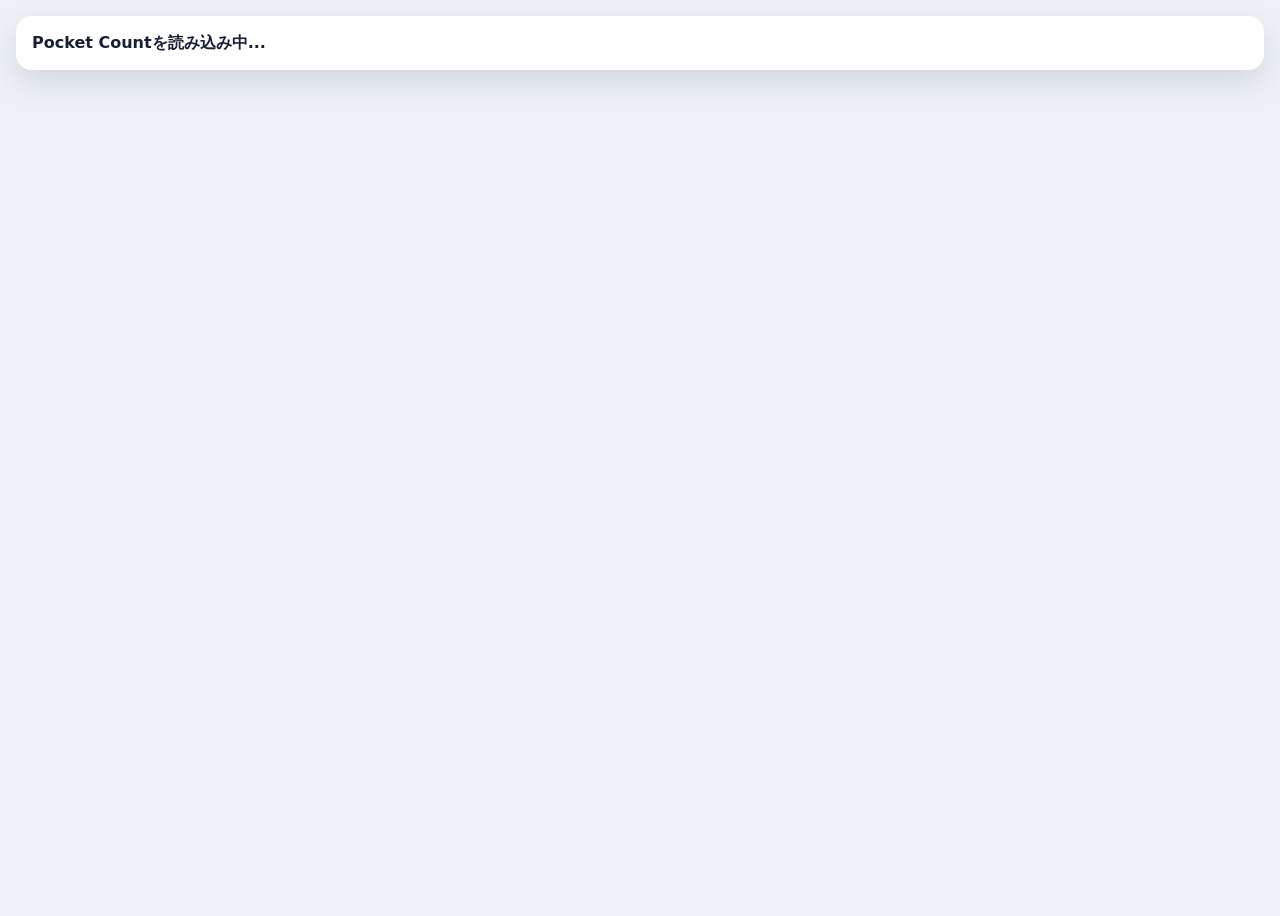
==== commit e30cd4f9: "旧URLの利用者を保ったまま新しい入口へ一本化する" ====
--- a/app.html
+++ b/app.html
@@ -2,1907 +2,13 @@
 <html lang="ja">
 <head>
   <meta charset="utf-8" />
-  <meta name="viewport" content="width=device-width, initial-scale=1, viewport-fit=cover" />
-  <meta name="theme-color" content="#eef2f7" />
-  <title>Pocket Count</title>
-  <style>
-    :root {
-      --bg: #eef2f7;
-      --bg-2: #f7f9fc;
-      --surface: rgba(255, 255, 255, .78);
-      --surface-solid: #ffffff;
-      --surface-soft: rgba(255, 255, 255, .58);
-      --ink: #172033;
-      --ink-soft: #334155;
-      --muted: #7b8798;
-      --muted-2: #9aa6b8;
-      --line: rgba(23, 32, 51, .10);
-      --line-strong: rgba(23, 32, 51, .16);
-      --accent: #3b82f6;
-      --accent-2: #2563eb;
-      --accent-soft: rgba(59, 130, 246, .12);
-      --game: #6d5dfc;
-      --game-soft: rgba(109, 93, 252, .12);
-      --danger: #e87575;
-      --danger-soft: rgba(232, 117, 117, .12);
-      --ok: #35c99f;
-      --ok-soft: rgba(53, 201, 159, .14);
-      --radius-xl: 28px;
-      --shadow: 0 18px 48px rgba(38, 53, 84, .12);
-      --shadow-soft: 0 10px 26px rgba(38, 53, 84, .09);
-      --blur: blur(18px);
-    }
-
-    * {
-      box-sizing: border-box;
-      -webkit-tap-highlight-color: transparent;
-    }
-
-    html {
-      background: var(--bg);
-      color: var(--ink);
-      font-family: system-ui, -apple-system, BlinkMacSystemFont, "Segoe UI", sans-serif;
-      line-height: 1.45;
-      touch-action: manipulation;
-    }
-
-    body {
-      margin: 0;
-      min-height: 100svh;
-      color: var(--ink);
-      overflow-x: hidden;
-      background:
-        radial-gradient(circle at 14% 0%, rgba(109, 93, 252, .16), transparent 32vw),
-        radial-gradient(circle at 88% 10%, rgba(59, 130, 246, .16), transparent 34vw),
-        linear-gradient(180deg, #f7f9fc 0%, #eef2f7 46%, #e8edf5 100%);
-    }
-
-    button,
-    input,
-    textarea {
-      font: inherit;
-    }
-
-    input,
-    textarea {
-      font-size: 16px;
-    }
-
-    button {
-      border: 0;
-      cursor: pointer;
-      user-select: none;
-      touch-action: manipulation;
-      transition: transform .08s ease, background .14s ease, border-color .14s ease, box-shadow .14s ease;
-    }
-
-    button:active {
-      transform: scale(.985);
-    }
-
-    .app {
-      width: min(760px, 100%);
-      margin: 0 auto;
-      padding: 14px 14px calc(24px + env(safe-area-inset-bottom));
-    }
-
-    .top {
-      position: sticky;
-      top: 0;
-      z-index: 20;
-      margin: 0 -14px;
-      padding: 12px 14px 14px;
-      border-bottom: 1px solid rgba(23, 32, 51, .08);
-      background: rgba(247, 249, 252, .78);
-      backdrop-filter: var(--blur);
-      -webkit-backdrop-filter: var(--blur);
-    }
-
-    .top-row,
-    .row {
-      display: flex;
-      align-items: center;
-      gap: 10px;
-    }
-
-    .top-row {
-      justify-content: space-between;
-    }
-
-    .brand {
-      min-width: 0;
-      flex: 1 1 auto;
-    }
-
-    .eyebrow {
-      display: flex;
-      align-items: center;
-      gap: 6px;
-      margin-bottom: 2px;
-      color: var(--game);
-      font-size: 11px;
-      font-weight: 850;
-      letter-spacing: .2em;
-      text-transform: uppercase;
-    }
-
-    h1 {
-      margin: 0;
-      max-width: 58vw;
-      overflow: hidden;
-      white-space: nowrap;
-      text-overflow: ellipsis;
-      color: var(--ink);
-      font-size: clamp(22px, 6.2vw, 32px);
-      line-height: 1.05;
-      letter-spacing: -.045em;
-    }
-
-    .board-title-button {
-      max-width: 58vw;
-      display: flex;
-      align-items: center;
-      gap: 8px;
-      margin: 0;
-      padding: 0;
-      background: transparent;
-      color: var(--ink);
-      text-align: left;
-    }
-
-    .board-title-text {
-      min-width: 0;
-      overflow: hidden;
-      white-space: nowrap;
-      text-overflow: ellipsis;
-      font-size: clamp(22px, 6.2vw, 32px);
-      font-weight: 1000;
-      line-height: 1.05;
-      letter-spacing: -.045em;
-    }
-
-    .title-edit-mark {
-      display: grid;
-      place-items: center;
-      width: 24px;
-      height: 24px;
-      flex: 0 0 auto;
-      border-radius: 999px;
-      background: rgba(59, 130, 246, .10);
-      color: var(--accent-2);
-      font-size: 12px;
-      font-weight: 950;
-    }
-
-    .board-title-input {
-      width: min(58vw, 420px);
-      height: 40px;
-      border: 1px solid rgba(59, 130, 246, .30);
-      border-radius: 14px;
-      background: #fff;
-      color: var(--ink);
-      padding: 0 12px;
-      font-size: 20px;
-      font-weight: 950;
-      letter-spacing: -.04em;
-      outline: none;
-      box-shadow: 0 0 0 4px rgba(59, 130, 246, .10);
-    }
-
-    .icon-btn {
-      width: 44px;
-      height: 44px;
-      display: grid;
-      place-items: center;
-      border: 1px solid var(--line);
-      border-radius: 16px;
-      background: var(--surface-solid);
-      color: var(--ink-soft);
-      font-weight: 900;
-      box-shadow: var(--shadow-soft);
-    }
-
-    .icon-btn.primary {
-      background: var(--accent);
-      color: #fff;
-      border-color: transparent;
-      box-shadow: 0 12px 26px rgba(59, 130, 246, .20);
-    }
-
-    .icon-btn:disabled {
-      opacity: .38;
-      box-shadow: none;
-    }
-
-    .stats {
-      display: grid;
-      grid-template-columns: repeat(3, 1fr);
-      gap: 8px;
-      margin-top: 14px;
-    }
-
-    .stat {
-      min-width: 0;
-      border: 1px solid var(--line);
-      border-radius: 18px;
-      background: var(--surface);
-      padding: 10px;
-      box-shadow: 0 8px 20px rgba(38, 53, 84, .07);
-    }
-
-    .stat-label {
-      color: var(--muted);
-      font-size: 11px;
-      font-weight: 850;
-      letter-spacing: .02em;
-    }
-
-    .stat-value {
-      margin-top: 2px;
-      overflow: hidden;
-      white-space: nowrap;
-      text-overflow: ellipsis;
-      color: var(--ink);
-      font-size: 25px;
-      font-weight: 950;
-      letter-spacing: -.05em;
-      font-variant-numeric: tabular-nums;
-    }
-
-    .stat-value.small {
-      padding-top: 3px;
-      font-size: 18px;
-      letter-spacing: -.04em;
-    }
-
-    .boards-wrap {
-      overflow-x: auto;
-      margin: 14px -14px 0;
-      padding: 0 14px 4px;
-      scrollbar-width: none;
-      -webkit-overflow-scrolling: touch;
-    }
-
-    .boards-wrap::-webkit-scrollbar,
-    .preset-row::-webkit-scrollbar,
-    .target-presets::-webkit-scrollbar {
-      display: none;
-    }
-
-    .boards {
-      display: flex;
-      gap: 8px;
-      width: max-content;
-      padding-right: 14px;
-    }
-
-    .board-tab {
-      min-width: 116px;
-      max-width: 172px;
-      display: flex;
-      justify-content: space-between;
-      align-items: center;
-      gap: 10px;
-      border: 1px solid var(--line);
-      border-radius: 18px;
-      background: var(--surface);
-      color: var(--ink);
-      padding: 11px 13px;
-      text-align: left;
-      box-shadow: 0 8px 18px rgba(38, 53, 84, .06);
-    }
-
-    .board-tab.is-active {
-      border-color: rgba(59, 130, 246, .34);
-      background: var(--accent);
-      color: #fff;
-      box-shadow: 0 12px 28px rgba(59, 130, 246, .20);
-    }
-
-    .board-name,
-    .board-sub {
-      display: block;
-      overflow: hidden;
-      white-space: nowrap;
-      text-overflow: ellipsis;
-    }
-
-    .board-name {
-      font-size: 14px;
-      font-weight: 950;
-    }
-
-    .board-sub {
-      margin-top: 1px;
-      color: var(--muted);
-      font-size: 12px;
-      font-weight: 750;
-    }
-
-    .board-tab.is-active .board-sub {
-      color: rgba(255, 255, 255, .76);
-    }
-
-    .panel {
-      margin-top: 12px;
-      border: 1px solid var(--line);
-      border-radius: var(--radius-xl);
-      background: var(--surface);
-      padding: 12px;
-      box-shadow: var(--shadow);
-      backdrop-filter: var(--blur);
-      -webkit-backdrop-filter: var(--blur);
-    }
-
-    .target-strip {
-      margin-top: 10px;
-      border: 1px solid rgba(23, 32, 51, .08);
-      border-radius: 20px;
-      background: rgba(255, 255, 255, .54);
-      box-shadow: 0 8px 20px rgba(38, 53, 84, .06);
-      overflow: hidden;
-      backdrop-filter: var(--blur);
-      -webkit-backdrop-filter: var(--blur);
-    }
-
-    .target-summary {
-      width: 100%;
-      min-height: 46px;
-      display: flex;
-      align-items: center;
-      justify-content: space-between;
-      gap: 10px;
-      padding: 8px 10px 8px 12px;
-      background: transparent;
-      color: var(--ink);
-      text-align: left;
-    }
-
-    .target-summary-main {
-      display: flex;
-      align-items: baseline;
-      gap: 8px;
-      min-width: 0;
-    }
-
-    .target-summary-label {
-      color: var(--muted);
-      font-size: 12px;
-      font-weight: 900;
-    }
-
-    .target-summary-value {
-      color: var(--ink);
-      font-size: 20px;
-      font-weight: 1000;
-      letter-spacing: -.05em;
-      font-variant-numeric: tabular-nums;
-    }
-
-    .target-summary-sub {
-      overflow: hidden;
-      white-space: nowrap;
-      text-overflow: ellipsis;
-      color: var(--muted);
-      font-size: 12px;
-      font-weight: 800;
-    }
-
-    .target-edit-pill {
-      flex: 0 0 auto;
-      border-radius: 999px;
-      background: var(--accent-soft);
-      color: var(--accent-2);
-      padding: 6px 10px;
-      font-size: 12px;
-      font-weight: 950;
-    }
-
-    .target-detail {
-      display: none;
-      border-top: 1px solid rgba(23, 32, 51, .08);
-      padding: 10px;
-    }
-
-    .target-strip.is-open .target-detail {
-      display: block;
-    }
-
-    .target-help {
-      margin: 0 2px 8px;
-      color: var(--muted);
-      font-size: 12px;
-      font-weight: 650;
-      line-height: 1.55;
-    }
-
-    .panel-head {
-      display: flex;
-      align-items: flex-start;
-      justify-content: space-between;
-      gap: 12px;
-      margin-bottom: 10px;
-    }
-
-    .panel-title {
-      color: var(--ink);
-      font-size: 14px;
-      font-weight: 950;
-    }
-
-    .panel-note {
-      margin-top: 2px;
-      color: var(--muted);
-      font-size: 12px;
-      font-weight: 650;
-      line-height: 1.55;
-    }
-
-    .pill-count {
-      flex: 0 0 auto;
-      border-radius: 999px;
-      background: var(--game-soft);
-      color: #5144c8;
-      padding: 6px 10px;
-      font-size: 12px;
-      font-weight: 950;
-    }
-
-    .target-actions {
-      display: flex;
-      gap: 8px;
-      overflow-x: auto;
-      padding-bottom: 1px;
-      scrollbar-width: none;
-      -webkit-overflow-scrolling: touch;
-    }
-
-    .target-actions::-webkit-scrollbar {
-      display: none;
-    }
-
-    .target-btn {
-      height: 38px;
-      flex: 0 0 auto;
-      border-radius: 999px;
-      padding: 0 13px;
-      font-size: 13px;
-      font-weight: 950;
-    }
-
-    .target-btn.dark {
-      background: var(--ink);
-      color: #fff;
-    }
-
-    .target-btn.gray {
-      background: rgba(148, 163, 184, .16);
-      color: var(--ink-soft);
-    }
-
-    .target-picker {
-      display: flex;
-      flex-wrap: wrap;
-      gap: 8px;
-      margin-top: 10px;
-    }
-
-    .target-chip {
-      min-height: 40px;
-      display: inline-flex;
-      align-items: center;
-      gap: 8px;
-      border: 1px solid var(--line);
-      border-radius: 999px;
-      padding: 0 12px 0 10px;
-      background: rgba(148, 163, 184, .14);
-      color: var(--ink-soft);
-      font-size: 13px;
-      font-weight: 950;
-      max-width: 100%;
-    }
-
-    .target-chip.on {
-      border-color: rgba(59, 130, 246, .24);
-      background: var(--accent-soft);
-      color: var(--accent-2);
-    }
-
-    .chip-mark {
-      width: 22px;
-      height: 22px;
-      display: grid;
-      place-items: center;
-      flex: 0 0 auto;
-      border-radius: 999px;
-      background: #cbd5e1;
-      color: #fff;
-      font-size: 12px;
-      font-weight: 1000;
-    }
-
-    .target-chip.on .chip-mark {
-      background: var(--accent);
-    }
-
-    .chip-label {
-      min-width: 0;
-      overflow: hidden;
-      white-space: nowrap;
-      text-overflow: ellipsis;
-    }
-
-    .input-row {
-      display: flex;
-      gap: 8px;
-    }
-
-    .text-input,
-    .memo {
-      width: 100%;
-      min-width: 0;
-      border: 1px solid var(--line);
-      border-radius: 17px;
-      background: rgba(248, 250, 252, .92);
-      color: var(--ink);
-      outline: none;
-    }
-
-    .text-input {
-      height: 48px;
-      padding: 0 13px;
-    }
-
-    .text-input:focus,
-    .memo:focus {
-      border-color: rgba(59, 130, 246, .56);
-      box-shadow: 0 0 0 4px rgba(59, 130, 246, .12);
-    }
-
-    .text-input::placeholder,
-    .memo::placeholder {
-      color: var(--muted-2);
-    }
-
-    .small-btn {
-      height: 48px;
-      flex: 0 0 auto;
-      border-radius: 17px;
-      padding: 0 14px;
-      background: var(--ink);
-      color: #fff;
-      font-weight: 950;
-      box-shadow: 0 10px 24px rgba(23, 32, 51, .14);
-    }
-
-    .small-btn.blue {
-      background: var(--accent);
-      color: #fff;
-      box-shadow: 0 10px 24px rgba(59, 130, 246, .18);
-    }
-
-    .preset-row {
-      display: flex;
-      gap: 8px;
-      overflow-x: auto;
-      margin: 10px -2px -2px;
-      padding: 2px;
-      scrollbar-width: none;
-      -webkit-overflow-scrolling: touch;
-    }
-
-    .preset-btn {
-      height: 38px;
-      flex: 0 0 auto;
-      border: 1px solid rgba(109, 93, 252, .18);
-      border-radius: 999px;
-      background: var(--game-soft);
-      color: #5144c8;
-      padding: 0 13px;
-      font-size: 13px;
-      font-weight: 900;
-    }
-
-    .counter-list {
-      display: grid;
-      grid-template-columns: repeat(2, minmax(0, 1fr));
-      gap: 8px;
-      margin-top: 10px;
-    }
-
-    .counter-card {
-      border: 1px solid var(--line);
-      border-radius: 22px;
-      background: var(--surface);
-      padding: 7px;
-      box-shadow: 0 12px 32px rgba(38, 53, 84, .10);
-      backdrop-filter: var(--blur);
-      -webkit-backdrop-filter: var(--blur);
-    }
-
-    .counter-grid {
-      display: grid;
-      grid-template-columns: 1fr 38px;
-      gap: 6px;
-      align-items: stretch;
-    }
-
-    .count-main {
-      min-height: 108px;
-      border: 1px solid rgba(23, 32, 51, .08);
-      border-radius: 18px;
-      background: var(--surface-solid);
-      color: var(--ink);
-      padding: 10px;
-      text-align: left;
-      overflow: hidden;
-      box-shadow: 0 8px 22px rgba(38, 53, 84, .07);
-    }
-
-    .counter-head {
-      display: flex;
-      justify-content: space-between;
-      align-items: flex-start;
-      gap: 6px;
-    }
-
-    .counter-label {
-      min-width: 0;
-      overflow: hidden;
-      color: var(--ink);
-      font-size: 13px;
-      font-weight: 950;
-      line-height: 1.18;
-      letter-spacing: -.03em;
-      white-space: normal;
-      word-break: keep-all;
-      overflow-wrap: anywhere;
-      display: -webkit-box;
-      -webkit-line-clamp: 2;
-      -webkit-box-orient: vertical;
-    }
-
-    .counter-title-wrap {
-      min-width: 0;
-      display: flex;
-      align-items: flex-start;
-    }
-
-    .plus-badge {
-      width: 28px;
-      height: 28px;
-      display: grid;
-      place-items: center;
-      flex: 0 0 auto;
-      border-radius: 12px;
-      background: var(--accent-soft);
-      color: var(--accent-2);
-      font-size: 17px;
-      font-weight: 950;
-    }
-
-    .count-line {
-      display: flex;
-      align-items: flex-end;
-      gap: 6px;
-      margin-top: 6px;
-    }
-
-    .count-value {
-      color: var(--ink);
-      font-size: clamp(38px, 10.5vw, 56px);
-      font-weight: 1000;
-      line-height: .88;
-      letter-spacing: -.095em;
-      font-variant-numeric: tabular-nums;
-    }
-
-    .ratio {
-      padding-bottom: 3px;
-      color: var(--muted);
-      font-size: 11px;
-      font-weight: 850;
-    }
-
-    .bar {
-      height: 6px;
-      overflow: hidden;
-      border-radius: 999px;
-      background: #e4eaf3;
-      margin-top: 10px;
-    }
-
-    .bar-fill {
-      height: 100%;
-      border-radius: 999px;
-      background: var(--accent);
-      transition: width .12s linear;
-    }
-
-    .bar-fill.off {
-      width: 0 !important;
-      background: #cbd5e1;
-    }
-
-    .side-actions {
-      display: grid;
-      gap: 5px;
-    }
-
-    .side-btn {
-      min-height: 32px;
-      border: 1px solid var(--line);
-      border-radius: 13px;
-      background: var(--surface-soft);
-      color: var(--ink-soft);
-      font-size: 15px;
-      font-weight: 950;
-      box-shadow: 0 8px 18px rgba(38, 53, 84, .05);
-    }
-
-    .side-btn.ok {
-      background: var(--ok-soft);
-      color: #12775d;
-      border-color: rgba(53, 201, 159, .20);
-    }
-
-    .side-btn.danger {
-      color: #c94f4f;
-      background: var(--danger-soft);
-      border-color: rgba(232, 117, 117, .18);
-    }
-
-    .count-badge {
-      display: inline-flex;
-      align-items: center;
-      height: 18px;
-      flex: 0 0 auto;
-      border-radius: 999px;
-      padding: 0 6px;
-      font-size: 9px;
-      font-weight: 950;
-      line-height: 1;
-    }
-
-    .count-badge.on {
-      background: var(--accent-soft);
-      color: var(--accent-2);
-    }
-
-    .count-badge.off {
-      background: rgba(148, 163, 184, .16);
-      color: var(--muted);
-    }
-
-    .edit-input {
-      width: 100%;
-      min-width: 0;
-      height: 34px;
-      border: 1px solid rgba(59, 130, 246, .26);
-      border-radius: 11px;
-      background: #f8fafc;
-      color: var(--ink);
-      padding: 0 8px;
-      font-size: 14px;
-      font-weight: 950;
-      outline: none;
-    }
-
-    .memo-title {
-      display: flex;
-      align-items: center;
-      gap: 7px;
-      margin-bottom: 9px;
-      color: var(--ink-soft);
-      font-size: 14px;
-      font-weight: 950;
-    }
-
-    .memo {
-      min-height: 112px;
-      resize: vertical;
-      padding: 13px;
-      line-height: 1.65;
-    }
-
-    .memo-actions {
-      display: flex;
-      justify-content: flex-end;
-      margin-top: 8px;
-    }
-
-    .memo-clear-btn {
-      height: 36px;
-      border: 1px solid rgba(232, 117, 117, .18);
-      border-radius: 999px;
-      background: var(--danger-soft);
-      color: #c94f4f;
-      padding: 0 12px;
-      font-size: 12px;
-      font-weight: 950;
-    }
-
-    .tools {
-      display: grid;
-      grid-template-columns: repeat(2, 1fr);
-      gap: 8px;
-      margin-top: 12px;
-    }
-
-    .tool-btn {
-      height: 48px;
-      border: 1px solid var(--line);
-      border-radius: 17px;
-      background: var(--surface);
-      color: var(--ink-soft);
-      font-weight: 900;
-      box-shadow: 0 8px 18px rgba(38, 53, 84, .06);
-    }
-
-    .tool-btn.danger {
-      border-color: rgba(232, 117, 117, .18);
-      background: var(--danger-soft);
-      color: #c94f4f;
-    }
-
-    .toast {
-      position: fixed;
-      left: 50%;
-      top: 14px;
-      z-index: 100;
-      translate: -50% 0;
-      max-width: calc(100% - 28px);
-      border: 1px solid rgba(59, 130, 246, .16);
-      border-radius: 999px;
-      background: rgba(255, 255, 255, .92);
-      color: var(--ink);
-      padding: 9px 14px;
-      font-size: 14px;
-      font-weight: 950;
-      box-shadow: 0 14px 34px rgba(38, 53, 84, .16);
-      backdrop-filter: var(--blur);
-      -webkit-backdrop-filter: var(--blur);
-      opacity: 0;
-      pointer-events: none;
-      transition: opacity .16s ease, transform .16s ease;
-      transform: translateY(-6px);
-    }
-
-    .toast.show {
-      opacity: 1;
-      transform: translateY(0);
-    }
-
-    .hidden {
-      display: none !important;
-    }
-
-    @media (min-width: 700px) {
-      .counter-list {
-        grid-template-columns: repeat(2, minmax(0, 1fr));
-      }
-
-      h1,
-      .board-title-button {
-        max-width: 520px;
-      }
-    }
-
-    @media (max-width: 380px) {
-      .app {
-        padding-left: 10px;
-        padding-right: 10px;
-      }
-
-      .top {
-        margin-left: -10px;
-        margin-right: -10px;
-        padding-left: 10px;
-        padding-right: 10px;
-      }
-
-      .counter-list {
-        gap: 7px;
-      }
-
-      .counter-card {
-        padding: 6px;
-      }
-
-      .count-main {
-        padding: 9px;
-      }
-    }
-
-    @media (prefers-reduced-motion: reduce) {
-      *, *::before, *::after {
-        transition: none !important;
-        animation: none !important;
-      }
-    }
-  </style>
+  <meta name="viewport" content="width=device-width, initial-scale=1" />
+  <meta http-equiv="refresh" content="0; url=./" />
+  <title>Pocket Countへ移動</title>
+  <script>location.replace("./" + location.search + location.hash);</script>
 </head>
 <body>
-  <div id="app" class="app"></div>
-  <div id="toast" class="toast"></div>
-  <input id="fileInput" class="hidden" type="file" accept="application/json" />
-
-  <script>
-    "use strict";
-
-    const STORAGE_KEY = "pocket-count-standalone-v4";
-    const BACKUP_KEY = `${STORAGE_KEY}:backup`;
-    const SECOND_BACKUP_KEY = `${STORAGE_KEY}:backup2`;
-    const DRAFT_KEY = `${STORAGE_KEY}:draft`;
-    const SAVE_SCHEMA_VERSION = 4;
-
-    let lastSavedText = "";
-    let draftSaveTimer = null;
-    let recoveredFromBackup = "";
-
-    const PRESETS = [
-      {
-        key: "smash",
-        name: "スマブラ",
-        memo: "",
-        counters: [
-          { label: "勝ち", includeInTotal: true },
-          { label: "負け", includeInTotal: true },
-        ],
-      },
-      {
-        key: "sf6",
-        name: "スト6",
-        memo: "",
-        counters: [
-          { label: "勝ち", includeInTotal: true },
-          { label: "負け", includeInTotal: true },
-        ],
-      },
-      {
-        key: "work",
-        name: "仕事メモ",
-        memo: "例：対応数、確認待ち、完了、差し戻しなど",
-        counters: [
-          { label: "完了", includeInTotal: true },
-          { label: "確認中", includeInTotal: true },
-          { label: "差し戻し", includeInTotal: true },
-          { label: "メモ", includeInTotal: false },
-        ],
-      },
-    ];
-
-    const state = {
-      data: loadData(),
-      lastAction: null,
-      editingCounterId: null,
-      draftLabel: "",
-      toastTimer: null,
-      inputDraft: loadInputDraft(),
-      restoredInputDraft: false,
-      targetSettingsOpen: false,
-      editingBoardName: false,
-      draftBoardName: "",
-    };
-
-    const app = document.getElementById("app");
-    const toast = document.getElementById("toast");
-    const fileInput = document.getElementById("fileInput");
-
-    function uid() {
-      return Math.random().toString(36).slice(2, 10) + Date.now().toString(36).slice(-4);
-    }
-
-    function makeCounter(label = "カウント", value = 0, memo = "", includeInTotal = true) {
-      return { id: uid(), label, value, memo, includeInTotal };
-    }
-
-    function makeBoard(name = "新しいボード", counters = [makeCounter()]) {
-      return { id: uid(), name, memo: "", counters, history: [] };
-    }
-
-    function createInitialData() {
-      const board = makeBoard("今日のカウント", [makeCounter("カウント", 0, "", true)]);
-      return { boards: [board], activeBoardId: board.id };
-    }
-
-    function safeParse(text) {
-      try {
-        return JSON.parse(text);
-      } catch {
-        return null;
-      }
-    }
-
-    function clampCount(value) {
-      const number = Number(value);
-      return Math.max(0, Number.isFinite(number) ? number : 0);
-    }
-
-    function calcAllTotal(counters = []) {
-      return counters.reduce((sum, counter) => sum + clampCount(counter.value), 0);
-    }
-
-    function calcTargetTotal(counters = []) {
-      return counters.reduce((sum, counter) => {
-        if (counter.includeInTotal === false) return sum;
-        return sum + clampCount(counter.value);
-      }, 0);
-    }
-
-    function countTargetCounters(counters = []) {
-      return counters.filter((counter) => counter.includeInTotal !== false).length;
-    }
-
-    function getTopCounter(counters = []) {
-      if (!counters.length) return null;
-      return counters.reduce((top, counter) => {
-        if (!top) return counter;
-        return clampCount(counter.value) > clampCount(top.value) ? counter : top;
-      }, null);
-    }
-
-    function getTargetStreak(board) {
-      if (!board || !Array.isArray(board.history)) return null;
-      const includedCounters = new Map(
-        board.counters
-          .filter((counter) => counter.includeInTotal !== false)
-          .map((counter) => [counter.id, counter])
-      );
-      if (includedCounters.size === 0) return null;
-
-      const targetHistory = board.history.filter((event) => includedCounters.has(event.counterId));
-      if (targetHistory.length === 0) return null;
-
-      const last = targetHistory[targetHistory.length - 1];
-      const lastCounter = includedCounters.get(last.counterId);
-      if (!lastCounter) return null;
-
-      let count = 0;
-      for (let i = targetHistory.length - 1; i >= 0; i -= 1) {
-        if (targetHistory[i].counterId !== last.counterId) break;
-        count += 1;
-      }
-
-      return { counterId: last.counterId, label: lastCounter.label, count };
-    }
-
-    function formatStreak(streak) {
-      if (!streak) return "—";
-      if (streak.label.includes("勝")) return `${streak.count}連勝`;
-      if (streak.label.includes("負")) return `${streak.count}連敗`;
-      return `${streak.label} ${streak.count}連続`;
-    }
-
-    function appendHistory(history, counterId, count) {
-      const next = Array.isArray(history) ? [...history] : [];
-      for (let i = 0; i < count; i += 1) {
-        next.push({ counterId, at: new Date().toISOString() });
-      }
-      return next.slice(-1000);
-    }
-
-    function removeLatestHistory(history, counterId, count) {
-      const next = Array.isArray(history) ? [...history] : [];
-      for (let n = 0; n < count; n += 1) {
-        const index = next.map((event) => event.counterId).lastIndexOf(counterId);
-        if (index === -1) break;
-        next.splice(index, 1);
-      }
-      return next;
-    }
-
-    function applyCounterChangeToBoard(board, counterId, diff) {
-      const result = changeCounterValue(board.counters, counterId, diff);
-      let history = Array.isArray(board.history) ? board.history : [];
-
-      if (result.actualDiff > 0) {
-        history = appendHistory(history, counterId, result.actualDiff);
-      }
-
-      if (result.actualDiff < 0) {
-        history = removeLatestHistory(history, counterId, Math.abs(result.actualDiff));
-      }
-
-      return { ...board, counters: result.counters, history };
-    }
-
-    function changeCounterValue(counters, counterId, diff) {
-      let actualDiff = 0;
-      const nextCounters = counters.map((counter) => {
-        if (counter.id !== counterId) return counter;
-        const before = clampCount(counter.value);
-        const after = clampCount(before + diff);
-        actualDiff = after - before;
-        return { ...counter, value: after };
-      });
-      return { counters: nextCounters, actualDiff };
-    }
-
-    function normalizeImportedData(value) {
-      const imported = value && value.data ? value.data : value;
-      if (!imported || !Array.isArray(imported.boards) || imported.boards.length === 0) return null;
-
-      const boards = imported.boards.map((board) => {
-        const counters = Array.isArray(board.counters)
-          ? board.counters.map((counter) => ({
-              id: counter.id || uid(),
-              label: String(counter.label || "カウント"),
-              value: clampCount(counter.value || 0),
-              memo: String(counter.memo || ""),
-              includeInTotal: counter.includeInTotal !== false,
-            }))
-          : [];
-
-        return {
-          id: board.id || uid(),
-          name: String(board.name || "無題"),
-          memo: String(board.memo || ""),
-          counters: counters.length ? counters : [makeCounter()],
-          history: Array.isArray(board.history)
-            ? board.history.map((event) => ({
-                counterId: String(event.counterId || ""),
-                at: String(event.at || new Date().toISOString()),
-              })).filter((event) => event.counterId)
-            : [],
-        };
-      });
-
-      const activeBoardId = boards.some((board) => board.id === imported.activeBoardId)
-        ? imported.activeBoardId
-        : boards[0].id;
-
-      return { boards, activeBoardId };
-    }
-
-    function unwrapStoredPayload(value) {
-      if (!value) return null;
-      return value.data || value;
-    }
-
-    function readStoredData(key) {
-      const raw = localStorage.getItem(key);
-      if (!raw) return null;
-      const parsed = safeParse(raw);
-      return normalizeImportedData(unwrapStoredPayload(parsed));
-    }
-
-    function loadData() {
-      const candidates = [STORAGE_KEY, BACKUP_KEY, SECOND_BACKUP_KEY, DRAFT_KEY];
-
-      for (const key of candidates) {
-        const normalized = readStoredData(key);
-        if (normalized) {
-          if (key !== STORAGE_KEY) recoveredFromBackup = key;
-          return normalized;
-        }
-      }
-
-      return createInitialData();
-    }
-
-    function serializeSavePayload() {
-      return JSON.stringify({
-        app: "Pocket Count",
-        schemaVersion: SAVE_SCHEMA_VERSION,
-        savedAt: new Date().toISOString(),
-        data: state.data,
-      });
-    }
-
-    function saveData() {
-      try {
-        const nextText = serializeSavePayload();
-        if (nextText === lastSavedText) return true;
-
-        const current = localStorage.getItem(STORAGE_KEY);
-        const backup = localStorage.getItem(BACKUP_KEY);
-
-        if (backup) localStorage.setItem(SECOND_BACKUP_KEY, backup);
-        if (current) localStorage.setItem(BACKUP_KEY, current);
-
-        localStorage.setItem(STORAGE_KEY, nextText);
-        lastSavedText = nextText;
-        return true;
-      } catch {
-        showToast("保存容量がいっぱいかもしれません");
-        return false;
-      }
-    }
-
-    function loadInputDraft() {
-      const parsed = safeParse(localStorage.getItem(DRAFT_KEY));
-      if (!parsed || !parsed.inputDraft || !parsed.savedAt) return null;
-
-      const ageMs = Date.now() - new Date(parsed.savedAt).getTime();
-      if (!Number.isFinite(ageMs) || ageMs > 1000 * 60 * 60 * 24) return null;
-
-      return parsed.inputDraft;
-    }
-
-    function activeBoard() {
-      return state.data.boards.find((board) => board.id === state.data.activeBoardId) || state.data.boards[0];
-    }
-
-    function getInputDraft() {
-      return {
-        activeBoardId: state.data.activeBoardId,
-        newBoardName: document.querySelector("[data-input='new-board']")?.value || "",
-        newCounterName: document.querySelector("[data-input='new-counter']")?.value || "",
-        editCounterId: state.editingCounterId,
-        editCounterLabel: document.querySelector("[data-input='edit-counter']")?.value || state.draftLabel || "",
-        memo: document.querySelector("[data-input='memo']")?.value || activeBoard()?.memo || "",
-      };
-    }
-
-    function saveDraftNow() {
-      try {
-        localStorage.setItem(DRAFT_KEY, JSON.stringify({
-          app: "Pocket Count Draft",
-          savedAt: new Date().toISOString(),
-          data: state.data,
-          inputDraft: getInputDraft(),
-        }));
-      } catch {
-        // 下書き保存は補助機能なので、容量不足時も操作を止めない
-      }
-    }
-
-    function queueDraftSave() {
-      clearTimeout(draftSaveTimer);
-      draftSaveTimer = setTimeout(saveDraftNow, 120);
-    }
-
-    function escapeHtml(value) {
-      return String(value)
-        .replaceAll("&", "&amp;")
-        .replaceAll("<", "&lt;")
-        .replaceAll(">", "&gt;")
-        .replaceAll('"', "&quot;")
-        .replaceAll("'", "&#039;");
-    }
-
-    function showToast(message) {
-      clearTimeout(state.toastTimer);
-      toast.textContent = message;
-      toast.classList.add("show");
-      state.toastTimer = setTimeout(() => toast.classList.remove("show"), 1400);
-    }
-
-    function vibrate(ms = 8) {
-      if (navigator.vibrate) navigator.vibrate(ms);
-    }
-
-    function restoreInputDraftOnce() {
-      if (state.restoredInputDraft || !state.inputDraft) return;
-      const draft = state.inputDraft;
-
-      const newBoardInput = document.querySelector("[data-input='new-board']");
-      const newCounterInput = document.querySelector("[data-input='new-counter']");
-      const memoInput = document.querySelector("[data-input='memo']");
-
-      if (newBoardInput && draft.newBoardName) newBoardInput.value = draft.newBoardName;
-      if (newCounterInput && draft.newCounterName) newCounterInput.value = draft.newCounterName;
-      if (memoInput && draft.memo && draft.activeBoardId === state.data.activeBoardId) memoInput.value = draft.memo;
-
-      if (draft.editCounterId && draft.editCounterLabel) {
-        const board = activeBoard();
-        const counter = board.counters.find((item) => item.id === draft.editCounterId);
-        if (counter) {
-          state.editingCounterId = draft.editCounterId;
-          state.draftLabel = draft.editCounterLabel;
-          state.inputDraft = null;
-          state.restoredInputDraft = true;
-          render();
-          showToast("編集中の内容を復元しました");
-          return;
-        }
-      }
-
-      state.restoredInputDraft = true;
-      if (draft.newBoardName || draft.newCounterName) showToast("入力途中の内容を復元しました");
-    }
-
-    function setActiveBoard(boardId) {
-      state.data.activeBoardId = boardId;
-      state.editingCounterId = null;
-      state.draftLabel = "";
-      state.editingBoardName = false;
-      state.draftBoardName = "";
-      state.targetSettingsOpen = false;
-      saveData();
-      render();
-    }
-
-    function toggleTargetPanel() {
-      state.targetSettingsOpen = !state.targetSettingsOpen;
-      render();
-    }
-
-    function startBoardNameEdit() {
-      const board = activeBoard();
-      state.editingBoardName = true;
-      state.draftBoardName = board.name;
-      render();
-      requestAnimationFrame(() => {
-        const input = document.querySelector("[data-input='board-name']");
-        if (input) {
-          input.focus();
-          input.select();
-        }
-      });
-    }
-
-    function finishBoardNameEdit() {
-      const board = activeBoard();
-      const input = document.querySelector("[data-input='board-name']");
-      const name = (input?.value || state.draftBoardName || "").trim();
-      state.editingBoardName = false;
-      state.draftBoardName = "";
-      if (!name) {
-        render();
-        return;
-      }
-      updateBoard(board.id, (current) => ({ ...current, name }));
-      showToast("ボード名を変更しました");
-    }
-
-    function cancelBoardNameEdit() {
-      state.editingBoardName = false;
-      state.draftBoardName = "";
-      render();
-    }
-
-    function updateBoard(boardId, updater) {
-      state.data.boards = state.data.boards.map((board) => board.id === boardId ? updater(board) : board);
-      saveData();
-      render();
-    }
-
-    function changeCounter(counterId, diff) {
-      const board = activeBoard();
-      const result = changeCounterValue(board.counters, counterId, diff);
-      if (result.actualDiff === 0) return;
-
-      vibrate(diff > 0 ? 7 : 12);
-      state.lastAction = { boardId: board.id, counterId, diff: result.actualDiff };
-      updateBoard(board.id, (current) => applyCounterChangeToBoard(current, counterId, diff));
-    }
-
-    function undo() {
-      if (!state.lastAction) return;
-      const action = state.lastAction;
-      state.lastAction = null;
-      vibrate(20);
-      updateBoard(action.boardId, (board) => applyCounterChangeToBoard(board, action.counterId, -action.diff));
-      showToast("直前の操作を戻しました");
-    }
-
-    function addBoardFromValues(name, counters, memo = "") {
-      const board = makeBoard(name, counters.map((counter) => makeCounter(counter.label, 0, "", counter.includeInTotal !== false)));
-      board.memo = memo;
-      state.data.boards.push(board);
-      state.data.activeBoardId = board.id;
-      state.lastAction = null;
-      saveData();
-      render();
-      showToast("ボードを追加しました");
-    }
-
-    function addBoard() {
-      const input = document.querySelector("[data-input='new-board']");
-      const name = (input?.value || "").trim();
-      if (!name) return;
-      addBoardFromValues(name, [{ label: "カウント", includeInTotal: true }]);
-    }
-
-    function addPresetBoard(presetKey) {
-      const preset = PRESETS.find((item) => item.key === presetKey);
-      if (!preset) return;
-      addBoardFromValues(preset.name, preset.counters, preset.memo);
-    }
-
-    function addCounter() {
-      const input = document.querySelector("[data-input='new-counter']");
-      const label = (input?.value || "").trim();
-      if (!label) return;
-
-      const board = activeBoard();
-      updateBoard(board.id, (current) => ({
-        ...current,
-        counters: [...current.counters, makeCounter(label, 0, "", true)],
-      }));
-      showToast("項目を追加しました");
-    }
-
-    function deleteCounter(counterId) {
-      const board = activeBoard();
-      const target = board.counters.find((counter) => counter.id === counterId);
-      if (!target) return;
-
-      const ok = window.confirm(`「${target.label}」を削除しますか？
-
-この項目のカウント数も削除されます。`);
-      if (!ok) return;
-
-      updateBoard(board.id, (current) => {
-        const nextCounters = current.counters.filter((counter) => counter.id !== counterId);
-        const nextHistory = Array.isArray(current.history) ? current.history.filter((event) => event.counterId !== counterId) : [];
-        return { ...current, counters: nextCounters.length ? nextCounters : [makeCounter("カウント")], history: nextHistory };
-      });
-      showToast("項目を削除しました");
-    }
-
-    function toggleIncludeInTotal(counterId) {
-      const board = activeBoard();
-      updateBoard(board.id, (current) => ({
-        ...current,
-        counters: current.counters.map((counter) => (
-          counter.id === counterId ? { ...counter, includeInTotal: counter.includeInTotal === false } : counter
-        )),
-      }));
-    }
-
-    function applyTotalPreset(type) {
-      const board = activeBoard();
-      updateBoard(board.id, (current) => ({
-        ...current,
-        counters: current.counters.map((counter) => {
-          if (type === "all") return { ...counter, includeInTotal: true };
-          if (type === "none") return { ...counter, includeInTotal: false };
-          return counter;
-        }),
-      }));
-
-      if (type === "all") showToast("すべて合計対象にしました");
-      if (type === "none") showToast("合計対象を外しました");
-    }
-
-    function startEdit(counterId, label) {
-      state.editingCounterId = counterId;
-      state.draftLabel = label;
-      render();
-      requestAnimationFrame(() => {
-        const input = document.querySelector("[data-input='edit-counter']");
-        if (input) {
-          input.focus();
-          input.select();
-        }
-      });
-    }
-
-    function finishEdit() {
-      const board = activeBoard();
-      const input = document.querySelector("[data-input='edit-counter']");
-      const label = (input?.value || state.draftLabel || "").trim();
-      const targetId = state.editingCounterId;
-
-      state.editingCounterId = null;
-      state.draftLabel = "";
-
-      if (!targetId || !label) {
-        render();
-        return;
-      }
-
-      updateBoard(board.id, (current) => ({
-        ...current,
-        counters: current.counters.map((counter) => counter.id === targetId ? { ...counter, label } : counter),
-      }));
-    }
-
-    function updateMemo(value) {
-      const board = activeBoard();
-      board.memo = value;
-      saveData();
-      queueDraftSave();
-    }
-
-    function resetBoard() {
-      const board = activeBoard();
-      const ok = window.confirm(`${board.name} のカウントをすべて0に戻しますか？`);
-      if (!ok) return;
-
-      state.lastAction = null;
-      updateBoard(board.id, (current) => ({
-        ...current,
-        counters: current.counters.map((counter) => ({ ...counter, value: 0 })),
-      }));
-      showToast("カウントをリセットしました");
-    }
-
-    function clearMemoText() {
-      const board = activeBoard();
-      if (!board.memo || !board.memo.trim()) {
-        showToast("メモは空です");
-        return;
-      }
-
-      const ok = window.confirm(`「${board.name}」のメモを削除しますか？
-
-カウント数は残ります。`);
-      if (!ok) return;
-
-      updateBoard(board.id, (current) => ({ ...current, memo: "" }));
-      showToast("メモをリセットしました");
-    }
-
-    function deleteActiveBoard() {
-      const board = activeBoard();
-      const ok = window.confirm(`「${board.name}」を削除しますか？
-
-このボード内の項目・カウント・メモも削除されます。`);
-      if (!ok) return;
-
-      const remainingBoards = state.data.boards.filter((item) => item.id !== board.id);
-
-      if (remainingBoards.length === 0) {
-        state.data = createInitialData();
-      } else {
-        state.data.boards = remainingBoards;
-        state.data.activeBoardId = remainingBoards[0].id;
-      }
-
-      state.lastAction = null;
-      state.editingCounterId = null;
-      state.draftLabel = "";
-      state.editingBoardName = false;
-      state.draftBoardName = "";
-      state.targetSettingsOpen = false;
-      saveData();
-      render();
-      showToast("ボードを削除しました");
-    }
-
-    function buildPlainTextExport() {
-      const board = activeBoard();
-      const targetTotal = calcTargetTotal(board.counters);
-      const allTotal = calcAllTotal(board.counters);
-      const top = getTopCounter(board.counters);
-      const streak = getTargetStreak(board);
-      const lines = [];
-
-      lines.push(`【${board.name}】`);
-      lines.push(`対象合計 ${targetTotal}`);
-      lines.push(`全体 ${allTotal}`);
-      lines.push(`連続 ${formatStreak(streak)}`);
-      if (top) lines.push(`最多 ${top.label} ${clampCount(top.value)}`);
-      lines.push("");
-      lines.push("■カウント");
-      board.counters.forEach((counter) => {
-        const mark = counter.includeInTotal === false ? "対象外" : "対象";
-        lines.push(`・${counter.label} ${clampCount(counter.value)}（${mark}）`);
-      });
-
-      if ((board.memo || "").trim()) {
-        lines.push("");
-        lines.push("■メモ");
-        lines.push(board.memo.trim());
-      }
-
-      return lines.join("\n");
-    }
-
-    async function copyTextExport() {
-      const text = buildPlainTextExport();
-      try {
-        await navigator.clipboard.writeText(text);
-        showToast("テキストをコピーしました");
-      } catch {
-        const textarea = document.createElement("textarea");
-        textarea.value = text;
-        textarea.style.position = "fixed";
-        textarea.style.left = "-9999px";
-        document.body.appendChild(textarea);
-        textarea.focus();
-        textarea.select();
-        const ok = document.execCommand("copy");
-        textarea.remove();
-        showToast(ok ? "テキストをコピーしました" : "コピーできませんでした");
-      }
-    }
-
-    async function importJson(file) {
-      if (!file) return;
-      const text = await file.text();
-      const normalized = normalizeImportedData(safeParse(text));
-      fileInput.value = "";
-      if (!normalized) {
-        showToast("読み込みに失敗しました");
-        return;
-      }
-      state.data = normalized;
-      state.lastAction = null;
-      state.editingCounterId = null;
-      saveData();
-      render();
-      showToast("JSONを読み込みました");
-    }
-
-    function counterHtml(counter, targetTotal, allTotal) {
-      const value = clampCount(counter.value);
-      const included = counter.includeInTotal !== false;
-      const baseTotal = included ? targetTotal : allTotal;
-      const ratio = baseTotal > 0 ? Math.round((value / baseTotal) * 100) : 0;
-      const isEditing = state.editingCounterId === counter.id;
-      const labelHtml = isEditing
-        ? `<input class="edit-input" data-input="edit-counter" value="${escapeHtml(state.draftLabel || counter.label)}" />`
-        : `<div class="counter-label">${escapeHtml(counter.label)}</div>`;
-      const editButton = isEditing
-        ? `<button class="side-btn ok" data-action="finish-edit" aria-label="編集を保存">✓</button>`
-        : `<button class="side-btn" data-action="start-edit" data-counter-id="${counter.id}" data-label="${escapeHtml(counter.label)}" aria-label="項目名を編集">✎</button>`;
-
-      return `
-        <article class="counter-card">
-          <div class="counter-grid">
-            <button class="count-main" data-action="plus" data-counter-id="${counter.id}" aria-label="${escapeHtml(counter.label)}を増やす">
-              <div class="counter-head">
-                <div class="counter-title-wrap">
-                  ${labelHtml}
-                </div>
-                <div class="plus-badge">＋</div>
-              </div>
-              <div class="count-line">
-                <div class="count-value">${value}</div>
-                <div class="ratio">${included ? `${ratio}%` : ""}</div>
-              </div>
-              <div class="bar"><div class="bar-fill ${included ? "" : "off"}" style="width:${included ? ratio : 0}%"></div></div>
-            </button>
-            <div class="side-actions">
-              <button class="side-btn" data-action="minus" data-counter-id="${counter.id}" aria-label="${escapeHtml(counter.label)}を減らす">−</button>
-              ${editButton}
-              <button class="side-btn danger" data-action="delete-counter" data-counter-id="${counter.id}" aria-label="項目を削除">×</button>
-            </div>
-          </div>
-        </article>
-      `;
-    }
-
-    function render() {
-      const board = activeBoard();
-      const targetTotal = calcTargetTotal(board.counters);
-      const allTotal = calcAllTotal(board.counters);
-      const targetCount = countTargetCounters(board.counters);
-      const topCounter = getTopCounter(board.counters);
-      const streak = getTargetStreak(board);
-
-      app.innerHTML = `
-        <header class="top">
-          <div class="top-row">
-            <div class="brand">
-              <div class="eyebrow">✦ Pocket Count</div>
-              ${state.editingBoardName ? `
-                <input class="board-title-input" data-input="board-name" value="${escapeHtml(state.draftBoardName || board.name)}" aria-label="ボード名を編集" />
-              ` : `
-                <button class="board-title-button" data-action="start-board-edit" aria-label="ボード名を編集">
-                  <span class="board-title-text">${escapeHtml(board.name)}</span>
-                  <span class="title-edit-mark">✎</span>
-                </button>
-              `}
-            </div>
-            <div class="row">
-              <button class="icon-btn" data-action="undo" ${state.lastAction ? "" : "disabled"} aria-label="直前の操作を戻す">↶</button>
-              <button class="icon-btn primary" data-action="copy-text" aria-label="テキストをコピー">⧉</button>
-            </div>
-          </div>
-          <div class="stats">
-            <div class="stat"><div class="stat-label">対象合計</div><div class="stat-value">${targetTotal}</div></div>
-            <div class="stat"><div class="stat-label">全体</div><div class="stat-value">${allTotal}</div></div>
-            <div class="stat"><div class="stat-label">連続</div><div class="stat-value small">${escapeHtml(formatStreak(streak))}</div></div>
-          </div>
-        </header>
-
-        <section class="boards-wrap" aria-label="ボード一覧">
-          <div class="boards">
-            ${state.data.boards.map((item) => `
-              <button class="board-tab ${item.id === board.id ? "is-active" : ""}" data-action="select-board" data-board-id="${item.id}">
-                <span>
-                  <span class="board-name">${escapeHtml(item.name)}</span>
-                  <span class="board-sub">対象 ${calcTargetTotal(item.counters)}</span>
-                </span>
-                <span aria-hidden="true">◉</span>
-              </button>
-            `).join("")}
-          </div>
-        </section>
-
-        <section class="target-strip ${state.targetSettingsOpen ? "is-open" : ""}">
-          <button class="target-summary" data-action="toggle-target-panel" aria-expanded="${state.targetSettingsOpen ? "true" : "false"}">
-            <span class="target-summary-main">
-              <span class="target-summary-label">対象合計</span>
-              <span class="target-summary-value">${targetTotal}</span>
-              <span class="target-summary-sub">${targetCount}/${board.counters.length}項目を集計中</span>
-            </span>
-            <span class="target-edit-pill">${state.targetSettingsOpen ? "閉じる" : "対象を変更"}</span>
-          </button>
-          <div class="target-detail">
-            <div class="target-help">対象合計に入れる項目を選択。カウント中は閉じて、カード操作に集中できます。</div>
-            <div class="target-actions" aria-label="合計対象の一括操作">
-              <button class="target-btn dark" data-action="target-all">すべて対象</button>
-              <button class="target-btn gray" data-action="target-none">すべて外す</button>
-            </div>
-            <div class="target-picker" aria-label="合計対象を選択">
-              ${board.counters.map((counter) => {
-                const included = counter.includeInTotal !== false;
-                return `
-                  <button class="target-chip ${included ? "on" : ""}" data-action="toggle-include" data-counter-id="${counter.id}" aria-label="${escapeHtml(counter.label)}を合計対象にするか切り替え">
-                    <span class="chip-mark">${included ? "✓" : "−"}</span>
-                    <span class="chip-label">${escapeHtml(counter.label)}</span>
-                  </button>
-                `;
-              }).join("")}
-            </div>
-          </div>
-        </section>
-
-        <section class="panel">
-          <div class="input-row">
-            <input class="text-input" data-input="new-board" placeholder="ボード名を入力" />
-            <button class="small-btn" data-action="add-board">追加</button>
-          </div>
-          <div class="preset-row" aria-label="プリセット">
-            ${PRESETS.map((preset) => `
-              <button class="preset-btn" data-action="add-preset" data-preset-key="${preset.key}">＋ ${escapeHtml(preset.name)}</button>
-            `).join("")}
-          </div>
-        </section>
-
-        <main class="counter-list">
-          ${board.counters.map((counter) => counterHtml(counter, targetTotal, allTotal)).join("")}
-        </main>
-
-        <section class="panel">
-          <div class="input-row">
-            <input class="text-input" data-input="new-counter" placeholder="項目名を入力" />
-            <button class="small-btn blue" data-action="add-counter">追加</button>
-          </div>
-        </section>
-
-        <section class="panel">
-          <div class="memo-title">▣ メモ</div>
-          <textarea class="memo" data-input="memo" placeholder="気づき、今日のテーマ、次回やること。未入力ならこの薄い文字だけが見えます。">${escapeHtml(board.memo || "")}</textarea>
-          <div class="memo-actions">
-            <button class="memo-clear-btn" data-action="clear-memo">メモをリセット</button>
-          </div>
-        </section>
-
-        <section class="tools">
-          <button class="tool-btn" data-action="copy-text">⧉ テキストコピー</button>
-          <button class="tool-btn" data-action="start-board-edit">✎ 名称変更</button>
-          <button class="tool-btn" data-action="reset">× リセット</button>
-          <button class="tool-btn danger" data-action="delete-board">ボード削除</button>
-        </section>
-      `;
-
-      requestAnimationFrame(restoreInputDraftOnce);
-    }
-
-    function runSelfTests() {
-      const counters = [
-        { id: "w", label: "勝ち", value: 3, includeInTotal: true },
-        { id: "l", label: "負け", value: 1, includeInTotal: true },
-        { id: "m", label: "ミス", value: 2, includeInTotal: false },
-      ];
-
-      console.assert(calcAllTotal(counters) === 6, "calcAllTotal should sum all values");
-      console.assert(calcTargetTotal(counters) === 4, "calcTargetTotal should sum included values");
-      console.assert(calcTargetTotal([{ id: "x", label: "自由項目", value: 5, includeInTotal: true }, { id: "y", label: "観察メモ", value: 9, includeInTotal: false }]) === 5, "target total should support arbitrary selected counters");
-      console.assert(countTargetCounters(counters) === 2, "countTargetCounters should count included counters");
-      console.assert(PRESETS.find((preset) => preset.key === "smash").counters.length === 2, "smash preset should start with win/loss only");
-      console.assert(true, "counter labels are allowed to wrap to improve compact two-column readability");
-      console.assert(true, "included counters show percentage while excluded counters omit percentage instead of showing a large badge");
-      console.assert(PRESETS.find((preset) => preset.key === "sf6").memo === "", "preset memo should be placeholder-only by default");
-      console.assert(typeof window.confirm === "function", "delete confirmation should be available through window.confirm");
-      console.assert(typeof clearMemoText === "function", "memo text reset should be available as a separate action from count reset");
-      console.assert(createInitialData().boards.length === 1, "deleting the final board can fall back to a fresh default board");
-      console.assert(typeof state?.targetSettingsOpen !== "undefined", "target settings should support progressive disclosure state");
-      console.assert(getTopCounter(counters).label === "勝ち", "getTopCounter should return highest counter");
-      const streakBoard = { counters, history: [{ counterId: "m" }, { counterId: "w" }, { counterId: "w" }, { counterId: "m" }, { counterId: "w" }, { counterId: "w" }] };
-      console.assert(getTargetStreak(streakBoard).count === 4, "target streak should ignore excluded counters between included events");
-      console.assert(formatStreak({ label: "勝ち", count: 3 }) === "3連勝", "win streak should be formatted as 連勝");
-
-      const minus = changeCounterValue([{ id: "a", label: "A", value: 0 }], "a", -1);
-      console.assert(minus.counters[0].value === 0, "counter should not go below zero");
-      console.assert(minus.actualDiff === 0, "actualDiff should be zero when clamped");
-
-      const plus = changeCounterValue([{ id: "a", label: "A", value: 1 }], "a", 2);
-      console.assert(plus.counters[0].value === 3, "counter should increase");
-      console.assert(plus.actualDiff === 2, "actualDiff should match diff");
-
-      const normalized = normalizeImportedData({ boards: [{ name: "Test", counters: [{ label: "A", value: -5 }] }] });
-      console.assert(normalized.boards[0].counters[0].value === 0, "imported negative values should be clamped");
-      console.assert(normalized.boards[0].counters[0].includeInTotal === true, "old imported counters should be included by default");
-      console.assert(Array.isArray(normalized.boards[0].history), "imported boards should have history arrays");
-
-      const fallback = normalizeImportedData({ boards: [{ name: "Empty", counters: [] }] });
-      console.assert(fallback.boards[0].counters.length === 1, "empty imported board should receive one counter");
-    }
-
-    app.addEventListener("click", (event) => {
-      const target = event.target.closest("button");
-      if (!target) return;
-
-      const action = target.dataset.action;
-      const counterId = target.dataset.counterId;
-
-      if (action === "select-board") setActiveBoard(target.dataset.boardId);
-      if (action === "start-board-edit") startBoardNameEdit();
-      if (action === "undo") undo();
-      if (action === "copy-text") copyTextExport();
-      if (action === "add-board") addBoard();
-      if (action === "add-preset") addPresetBoard(target.dataset.presetKey);
-      if (action === "add-counter") addCounter();
-      if (action === "plus") changeCounter(counterId, 1);
-      if (action === "minus") changeCounter(counterId, -1);
-      if (action === "delete-counter") deleteCounter(counterId);
-      if (action === "start-edit") startEdit(counterId, target.dataset.label || "");
-      if (action === "finish-edit") finishEdit();
-      if (action === "toggle-target-panel") toggleTargetPanel();
-      if (action === "toggle-include") toggleIncludeInTotal(counterId);
-      if (action === "target-all") applyTotalPreset("all");
-      if (action === "target-none") applyTotalPreset("none");
-      if (action === "reset") resetBoard();
-      if (action === "clear-memo") clearMemoText();
-      if (action === "delete-board") deleteActiveBoard();
-      if (action === "import") fileInput.click();
-    });
-
-    app.addEventListener("keydown", (event) => {
-      const input = event.target;
-      if (!(input instanceof HTMLInputElement)) return;
-
-      if (event.key === "Enter" && input.dataset.input === "board-name") finishBoardNameEdit();
-      if (event.key === "Escape" && input.dataset.input === "board-name") cancelBoardNameEdit();
-      if (event.key === "Enter" && input.dataset.input === "new-board") addBoard();
-      if (event.key === "Enter" && input.dataset.input === "new-counter") addCounter();
-      if (event.key === "Enter" && input.dataset.input === "edit-counter") finishEdit();
-      if (event.key === "Escape" && input.dataset.input === "edit-counter") {
-        state.editingCounterId = null;
-        state.draftLabel = "";
-        render();
-      }
-    });
-
-    app.addEventListener("input", (event) => {
-      const input = event.target;
-      if (input instanceof HTMLTextAreaElement && input.dataset.input === "memo") {
-        updateMemo(input.value);
-        return;
-      }
-
-      if (input instanceof HTMLInputElement) {
-        if (input.dataset.input === "board-name") state.draftBoardName = input.value;
-        if (input.dataset.input === "edit-counter") state.draftLabel = input.value;
-        queueDraftSave();
-      }
-    });
-
-    fileInput.addEventListener("change", () => importJson(fileInput.files[0]));
-
-    window.addEventListener("pagehide", saveDraftNow);
-    window.addEventListener("beforeunload", saveDraftNow);
-    document.addEventListener("visibilitychange", () => {
-      if (document.visibilityState === "hidden") saveDraftNow();
-    });
-
-    window.addEventListener("storage", (event) => {
-      if (event.key !== STORAGE_KEY || !event.newValue) return;
-      const normalized = normalizeImportedData(unwrapStoredPayload(safeParse(event.newValue)));
-      if (!normalized) return;
-      state.data = normalized;
-      state.lastAction = null;
-      state.editingCounterId = null;
-      state.draftLabel = "";
-      render();
-      showToast("別タブの更新を反映しました");
-    });
-
-    runSelfTests();
-    render();
-
-    if (recoveredFromBackup) {
-      setTimeout(() => showToast("バックアップから復元しました"), 240);
-    }
-  </script>
+  <p><a href="./">Pocket Countを開く</a></p>
 </body>
 </html>
+
